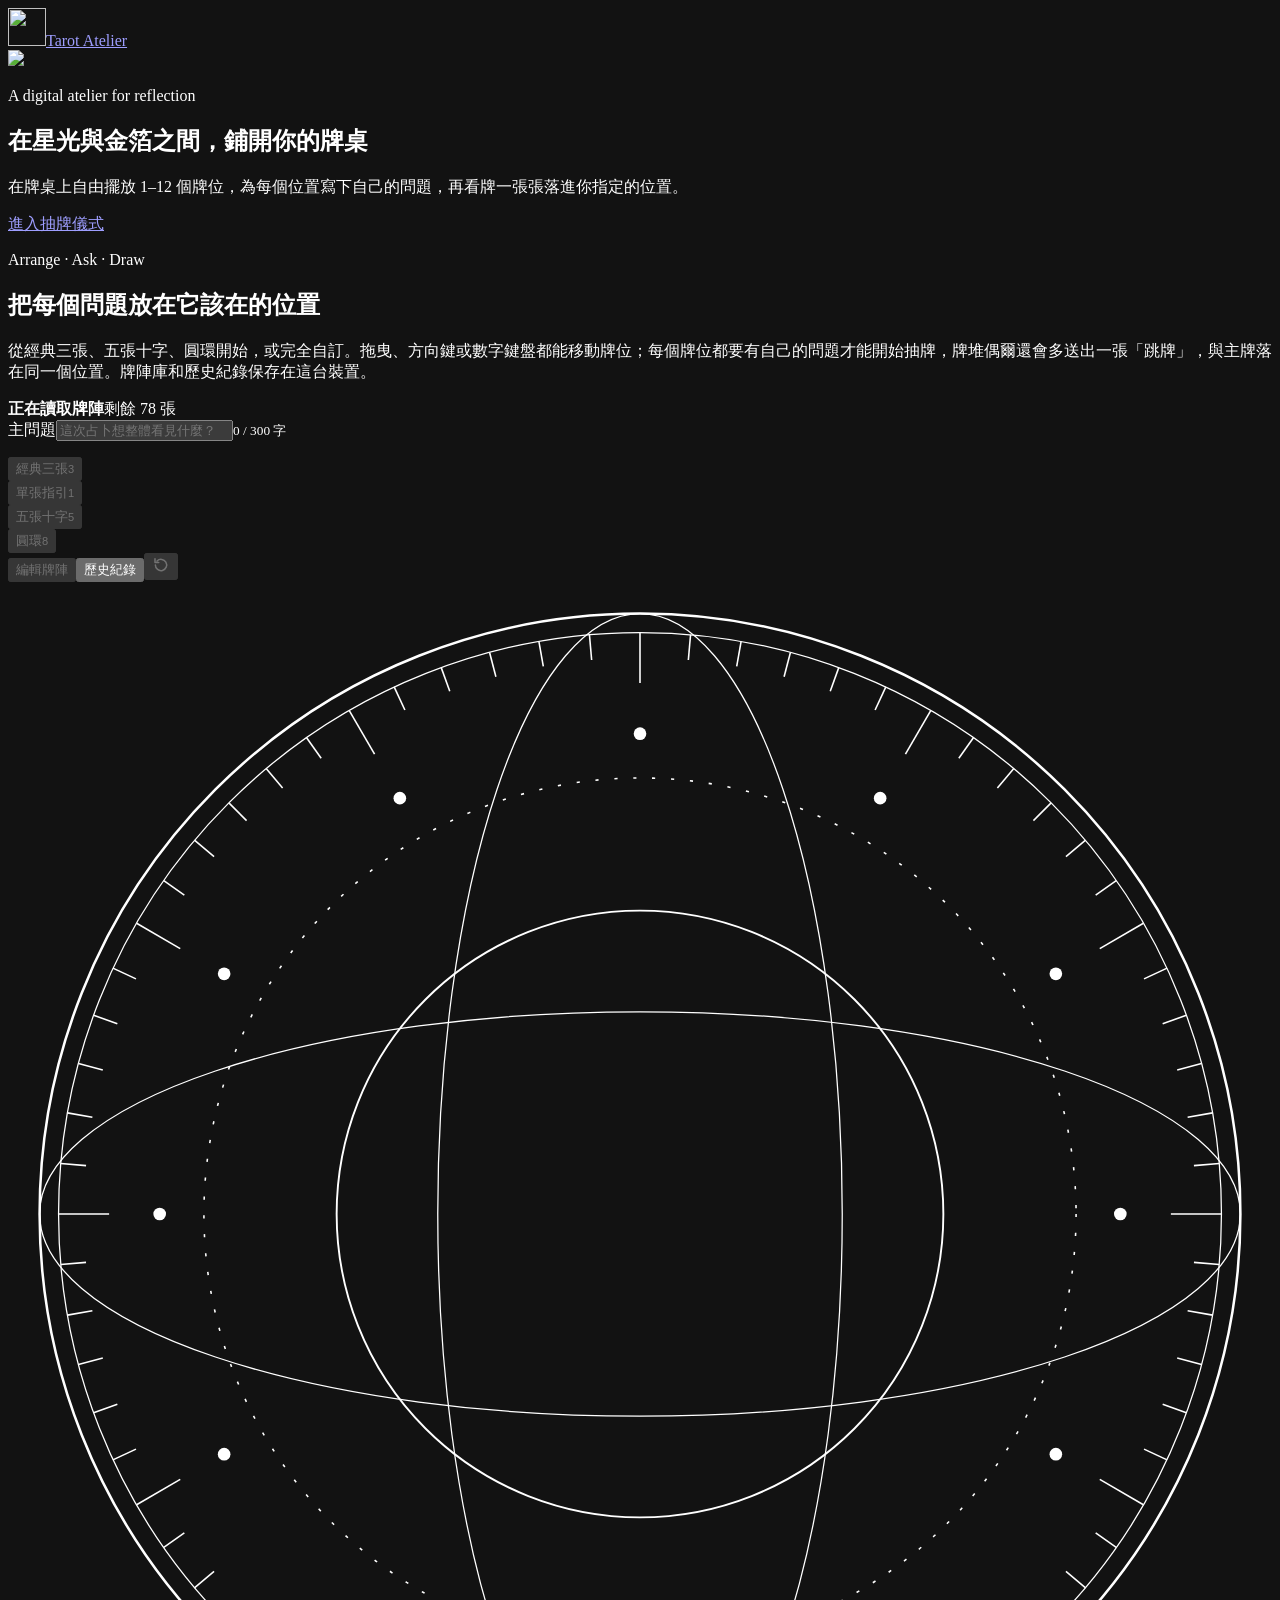
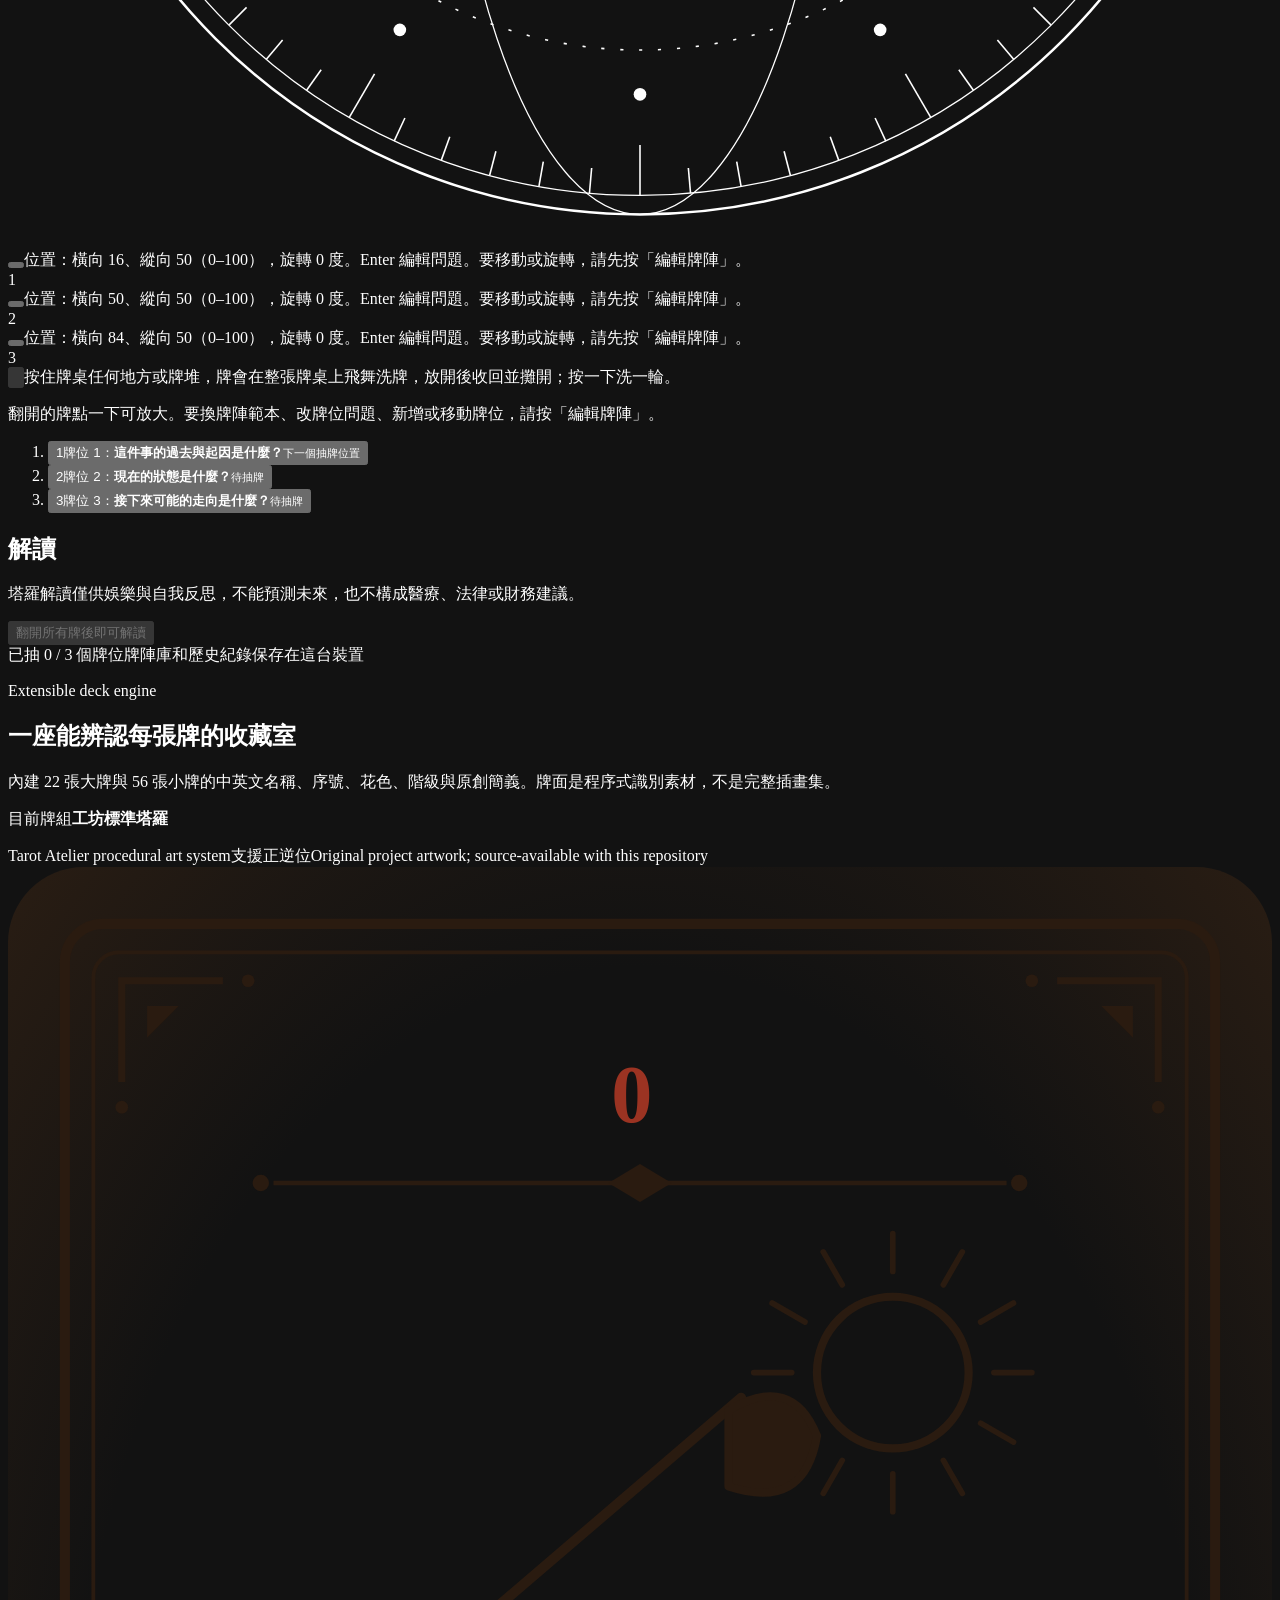
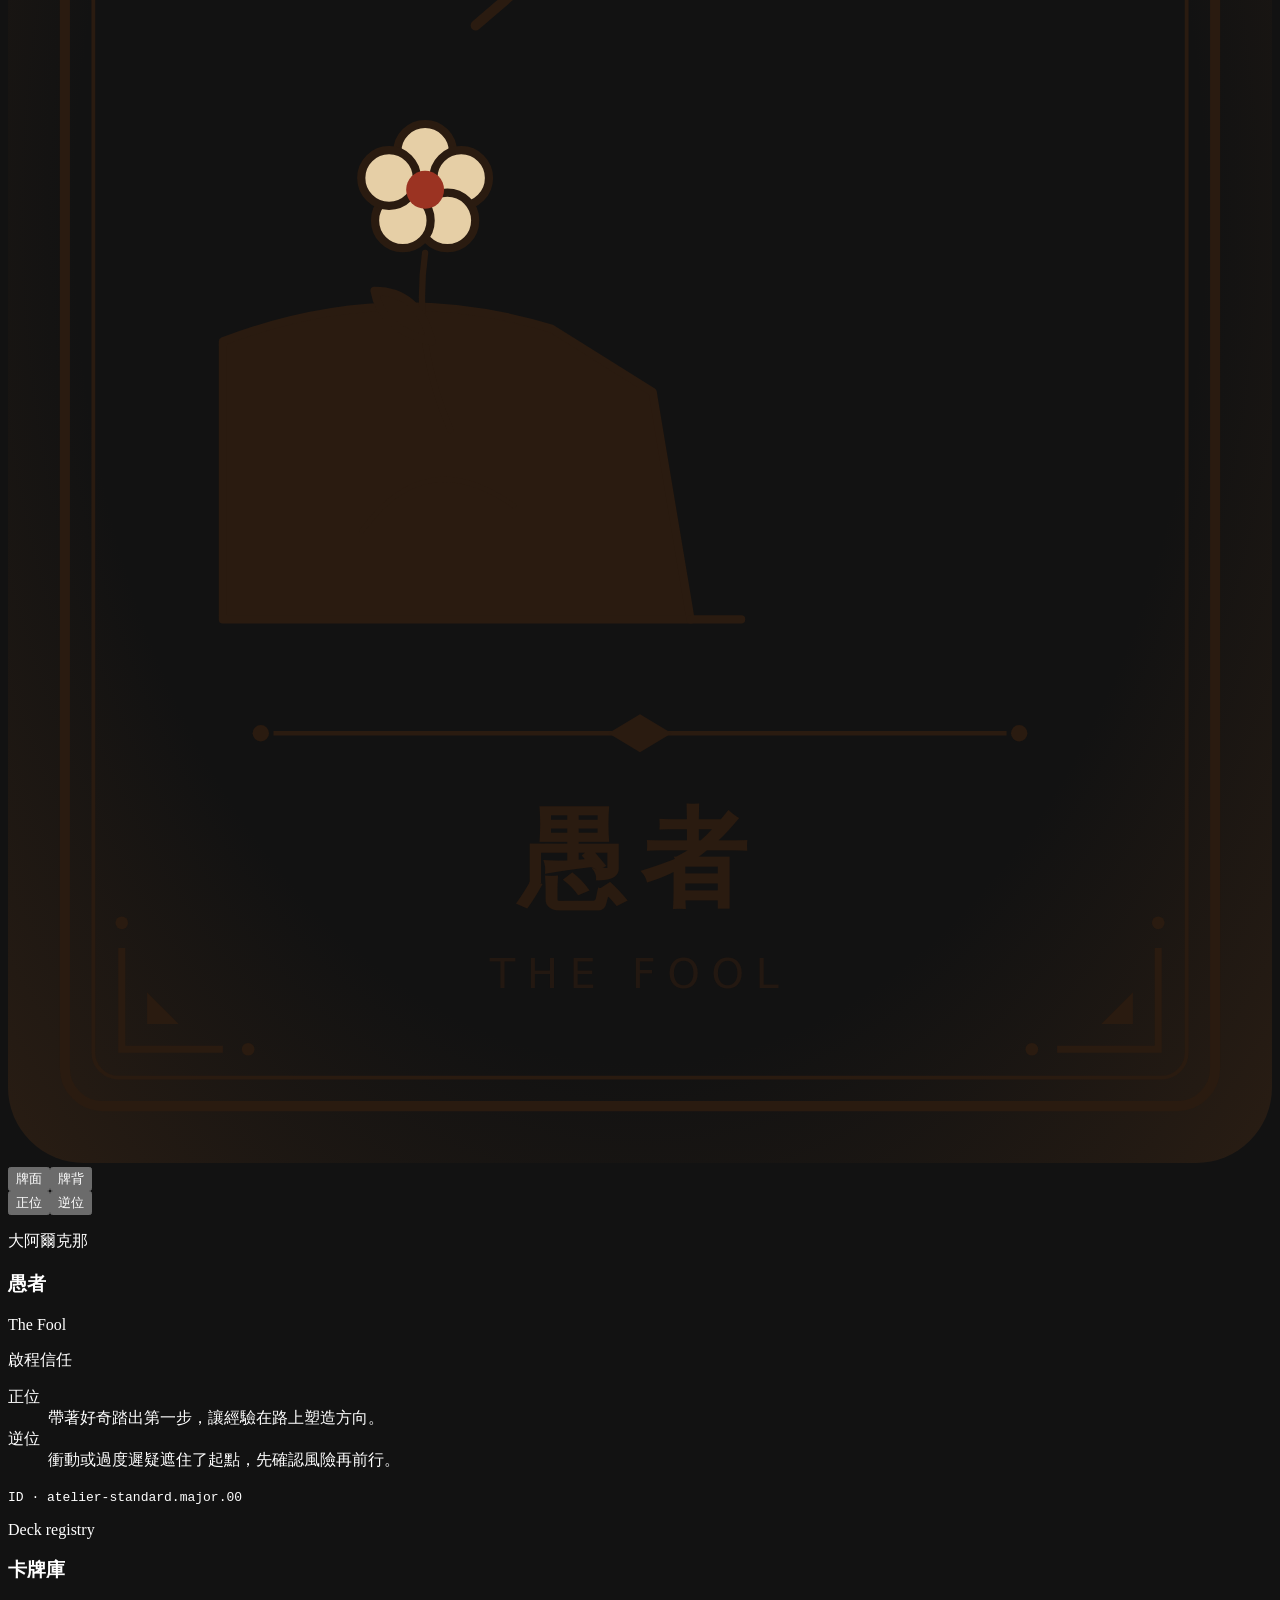
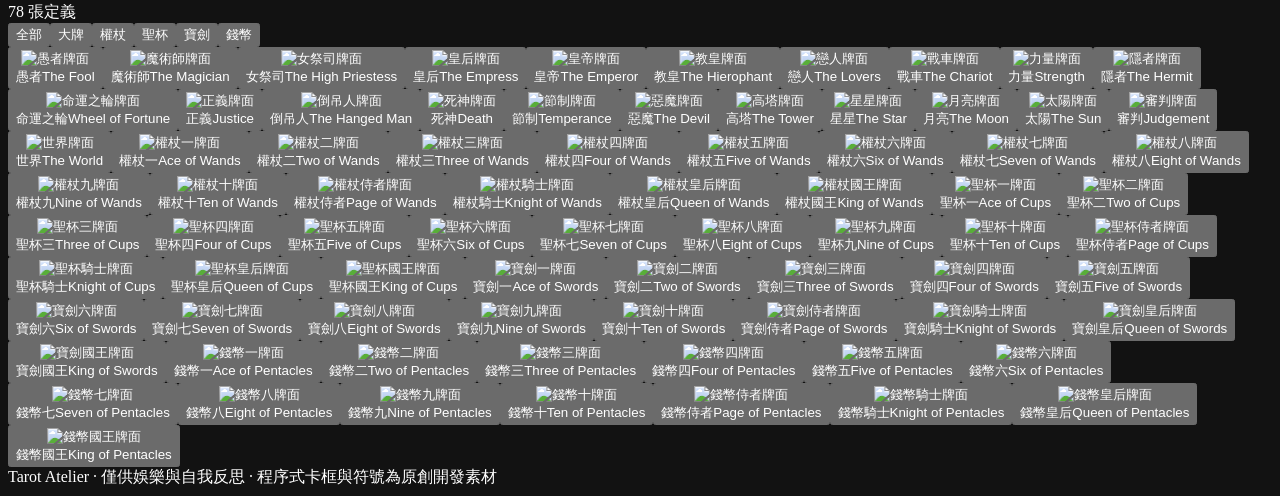
==== site/tarot/index.html @ c768ee1a "deploy: tarot 229bb79 Source: 3pwei/tarot-atelier@229bb79 (#34)  Co-Authored-By: Claude Opus 5.5 <no" ====
<!DOCTYPE html><html lang="zh-Hant"><head><meta charSet="utf-8"/><meta name="viewport" content="width=device-width, initial-scale=1"/><link rel="preload" as="image" href="/tarot/brand/tarot-atelier-mark.svg"/><link rel="preload" as="image" href="/tarot/decks/atelier-standard-tarot/thumbnails/back.webp"/><link rel="stylesheet" href="/tarot/_next/static/chunks/3is0rfkdgqzek.css" data-precedence="next"/><link rel="preload" as="script" fetchPriority="low" href="/tarot/_next/static/chunks/08i_60h0cb_rm.js"/><script src="/tarot/_next/static/chunks/2cy-_doxudcoi.js" async=""></script><script src="/tarot/_next/static/chunks/3swhg-vlbwe0g.js" async=""></script><script src="/tarot/_next/static/chunks/turbopack-42sof33__lo8e.js" async=""></script><script src="/tarot/_next/static/chunks/3xzs6uuxheey7.js" async=""></script><script src="/tarot/_next/static/chunks/21h_obe1r6fda.js" async=""></script><script src="/tarot/_next/static/chunks/04gy4my_x5zct.js" async=""></script><meta name="theme-color" content="#080914"/><meta name="color-scheme" content="dark"/><title>Tarot Atelier｜塔羅工坊</title><meta name="description" content="一座為自由牌陣與沉浸式解牌而生的數位塔羅工坊。"/><script src="/tarot/_next/static/chunks/0cz1d0mv5g_q7.js" noModule=""></script></head><body style="--stardust-background:url(&quot;/tarot/art/stardust-field.svg&quot;)"><div hidden=""><!--$--><!--/$--></div><div class="site-shell"><div class="page-glow" aria-hidden="true"></div><header class="site-header content-wrap"><a class="brand" href="#top" aria-label="Tarot Atelier 首頁"><img alt="" loading="eager" width="38" height="38" decoding="async" data-nimg="1" style="color:transparent" src="/tarot/brand/tarot-atelier-mark.svg"/><span class="brand-name">Tarot Atelier</span></a></header><main id="top"><section class="hero content-wrap" aria-labelledby="hero-title"><div class="hero-copy"><img alt="Tarot Atelier 原創占位標誌" data-reveal="true" width="136" height="136" decoding="async" data-nimg="1" class="hero-logo" style="color:transparent" src="/tarot/brand/tarot-atelier-mark.svg"/><p class="eyebrow" data-reveal="true">A digital atelier for reflection</p><h1 id="hero-title" data-reveal="true">在星光與金箔之間，<span class="gold-text">鋪開你的牌桌</span></h1><p class="hero-intro" data-reveal="true">在牌桌上自由擺放 1–12 個牌位，為每個位置寫下自己的問題，再看牌一張張落進你指定的位置。</p><a class="primary-link" href="#draw-experience" data-reveal="true">進入抽牌儀式</a></div></section><section id="draw-experience" class="table-section content-wrap" aria-labelledby="draw-experience-title"><div class="section-heading"><p class="eyebrow">Arrange · Ask · Draw</p><h2 id="draw-experience-title">把每個問題放在它該在的位置</h2><p>從經典三張、五張十字、圓環開始，或完全自訂。拖曳、方向鍵或數字鍵盤都能移動牌位；每個牌位都要有自己的問題才能開始抽牌，牌堆偶爾還會多送出一張「跳牌」，與主牌落在同一個位置。牌陣庫和歷史紀錄保存在這台裝置。</p></div><div class="draw-experience" data-phase="idle" data-motion="animated" style="--gather-duration:1170ms;--settle-land-duration:750ms;--heap-drop-duration:420ms;--wheel-rise-duration:460ms;--table-zoom-duration:700ms;--flight-duration:900ms;--jumper-delay:420ms" data-all-revealed="true" data-table-mode="play" aria-busy="true"><div class="draw-table"><div class="draw-table__bar"><div class="draw-status"><span class="draw-status__light" aria-hidden="true"></span><strong aria-live="polite">正在讀取牌陣</strong><span>剩餘 <!-- -->78<!-- --> 張</span></div><div class="draw-table__question"><label class="field spread-main-question" for="_R_h6javb_"><span>主問題</span><input id="_R_h6javb_" type="text" required="" placeholder="這次占卜想整體看見什麼？" aria-describedby="_R_h6javb_-count" value=""/><small id="_R_h6javb_-count">0<!-- --> / <!-- -->300<!-- --> 字</small></label></div></div><p class="spread-notice" role="status"></p><div class="spread-setup"><section class="template-shelf" aria-label="選擇牌陣"><div class="template-shelf__list"><div class="template-chip" data-active="true"><button type="button" class="template-chip__apply" aria-pressed="true" disabled="" title="3 個牌位">經典三張<small aria-hidden="true">3</small></button></div><div class="template-chip"><button type="button" class="template-chip__apply" aria-pressed="false" disabled="" title="1 個牌位">單張指引<small aria-hidden="true">1</small></button></div><div class="template-chip"><button type="button" class="template-chip__apply" aria-pressed="false" disabled="" title="5 個牌位">五張十字<small aria-hidden="true">5</small></button></div><div class="template-chip"><button type="button" class="template-chip__apply" aria-pressed="false" disabled="" title="8 個牌位">圓環<small aria-hidden="true">8</small></button></div></div></section><div class="spread-toolbar"><div class="spread-toolbar__row"><button type="button" class="ghost-action ghost-action--gold spread-toolbar__arrange" aria-pressed="false" disabled="">編輯牌陣</button><button type="button" class="ghost-action ghost-action--gold spread-toolbar__history">歷史紀錄</button><button type="button" class="icon-action spread-toolbar__restart" aria-label="清除本次牌陣" title="清除本次牌陣" disabled=""><svg viewBox="0 0 24 24" width="18" height="18" aria-hidden="true" focusable="false"><path d="M4.5 12a7.5 7.5 0 1 0 2.2-5.3" fill="none" stroke="currentColor" stroke-width="2" stroke-linecap="round"></path><path d="M4 3.5v5h5" fill="none" stroke="currentColor" stroke-width="2" stroke-linecap="round" stroke-linejoin="round"></path></svg></button></div></div></div><div class="draw-table__stage spread-stage"><div class="spread-board"><div class="spread-board__canvas" style="transform:translate(0px, 0px) scale(1);--slot-w:21cqw;--field-margin:1.4cqw"><div class="spread-board__table" style="--table-zoom:0.7"><svg class="table-ornament" viewBox="0 0 400 400" aria-hidden="true" focusable="false"><g fill="none" stroke="currentColor"><circle cx="200" cy="200" r="190" stroke-width="0.8"></circle><circle cx="200" cy="200" r="184" stroke-width="0.4"></circle><circle cx="200" cy="200" r="138" stroke-width="0.5" stroke-dasharray="1 5"></circle><circle cx="200" cy="200" r="96" stroke-width="0.6"></circle><ellipse cx="200" cy="200" rx="190" ry="64" stroke-width="0.4"></ellipse><ellipse cx="200" cy="200" rx="64" ry="190" stroke-width="0.4"></ellipse><line x1="368.0" y1="200.0" x2="384.0" y2="200.0" stroke-width="0.5"></line><line x1="375.3" y1="215.3" x2="383.3" y2="216.0" stroke-width="0.5"></line><line x1="373.3" y1="230.6" x2="381.2" y2="232.0" stroke-width="0.5"></line><line x1="370.0" y1="245.6" x2="377.7" y2="247.6" stroke-width="0.5"></line><line x1="365.4" y1="260.2" x2="372.9" y2="262.9" stroke-width="0.5"></line><line x1="359.5" y1="274.4" x2="366.8" y2="277.8" stroke-width="0.5"></line><line x1="345.5" y1="284.0" x2="359.3" y2="292.0" stroke-width="0.5"></line><line x1="344.2" y1="300.9" x2="350.7" y2="305.5" stroke-width="0.5"></line><line x1="334.8" y1="313.1" x2="341.0" y2="318.3" stroke-width="0.5"></line><line x1="324.5" y1="324.5" x2="330.1" y2="330.1" stroke-width="0.5"></line><line x1="313.1" y1="334.8" x2="318.3" y2="341.0" stroke-width="0.5"></line><line x1="300.9" y1="344.2" x2="305.5" y2="350.7" stroke-width="0.5"></line><line x1="284.0" y1="345.5" x2="292.0" y2="359.3" stroke-width="0.5"></line><line x1="274.4" y1="359.5" x2="277.8" y2="366.8" stroke-width="0.5"></line><line x1="260.2" y1="365.4" x2="262.9" y2="372.9" stroke-width="0.5"></line><line x1="245.6" y1="370.0" x2="247.6" y2="377.7" stroke-width="0.5"></line><line x1="230.6" y1="373.3" x2="232.0" y2="381.2" stroke-width="0.5"></line><line x1="215.3" y1="375.3" x2="216.0" y2="383.3" stroke-width="0.5"></line><line x1="200.0" y1="368.0" x2="200.0" y2="384.0" stroke-width="0.5"></line><line x1="184.7" y1="375.3" x2="184.0" y2="383.3" stroke-width="0.5"></line><line x1="169.4" y1="373.3" x2="168.0" y2="381.2" stroke-width="0.5"></line><line x1="154.4" y1="370.0" x2="152.4" y2="377.7" stroke-width="0.5"></line><line x1="139.8" y1="365.4" x2="137.1" y2="372.9" stroke-width="0.5"></line><line x1="125.6" y1="359.5" x2="122.2" y2="366.8" stroke-width="0.5"></line><line x1="116.0" y1="345.5" x2="108.0" y2="359.3" stroke-width="0.5"></line><line x1="99.1" y1="344.2" x2="94.5" y2="350.7" stroke-width="0.5"></line><line x1="86.9" y1="334.8" x2="81.7" y2="341.0" stroke-width="0.5"></line><line x1="75.5" y1="324.5" x2="69.9" y2="330.1" stroke-width="0.5"></line><line x1="65.2" y1="313.1" x2="59.0" y2="318.3" stroke-width="0.5"></line><line x1="55.8" y1="300.9" x2="49.3" y2="305.5" stroke-width="0.5"></line><line x1="54.5" y1="284.0" x2="40.7" y2="292.0" stroke-width="0.5"></line><line x1="40.5" y1="274.4" x2="33.2" y2="277.8" stroke-width="0.5"></line><line x1="34.6" y1="260.2" x2="27.1" y2="262.9" stroke-width="0.5"></line><line x1="30.0" y1="245.6" x2="22.3" y2="247.6" stroke-width="0.5"></line><line x1="26.7" y1="230.6" x2="18.8" y2="232.0" stroke-width="0.5"></line><line x1="24.7" y1="215.3" x2="16.7" y2="216.0" stroke-width="0.5"></line><line x1="32.0" y1="200.0" x2="16.0" y2="200.0" stroke-width="0.5"></line><line x1="24.7" y1="184.7" x2="16.7" y2="184.0" stroke-width="0.5"></line><line x1="26.7" y1="169.4" x2="18.8" y2="168.0" stroke-width="0.5"></line><line x1="30.0" y1="154.4" x2="22.3" y2="152.4" stroke-width="0.5"></line><line x1="34.6" y1="139.8" x2="27.1" y2="137.1" stroke-width="0.5"></line><line x1="40.5" y1="125.6" x2="33.2" y2="122.2" stroke-width="0.5"></line><line x1="54.5" y1="116.0" x2="40.7" y2="108.0" stroke-width="0.5"></line><line x1="55.8" y1="99.1" x2="49.3" y2="94.5" stroke-width="0.5"></line><line x1="65.2" y1="86.9" x2="59.0" y2="81.7" stroke-width="0.5"></line><line x1="75.5" y1="75.5" x2="69.9" y2="69.9" stroke-width="0.5"></line><line x1="86.9" y1="65.2" x2="81.7" y2="59.0" stroke-width="0.5"></line><line x1="99.1" y1="55.8" x2="94.5" y2="49.3" stroke-width="0.5"></line><line x1="116.0" y1="54.5" x2="108.0" y2="40.7" stroke-width="0.5"></line><line x1="125.6" y1="40.5" x2="122.2" y2="33.2" stroke-width="0.5"></line><line x1="139.8" y1="34.6" x2="137.1" y2="27.1" stroke-width="0.5"></line><line x1="154.4" y1="30.0" x2="152.4" y2="22.3" stroke-width="0.5"></line><line x1="169.4" y1="26.7" x2="168.0" y2="18.8" stroke-width="0.5"></line><line x1="184.7" y1="24.7" x2="184.0" y2="16.7" stroke-width="0.5"></line><line x1="200.0" y1="32.0" x2="200.0" y2="16.0" stroke-width="0.5"></line><line x1="215.3" y1="24.7" x2="216.0" y2="16.7" stroke-width="0.5"></line><line x1="230.6" y1="26.7" x2="232.0" y2="18.8" stroke-width="0.5"></line><line x1="245.6" y1="30.0" x2="247.6" y2="22.3" stroke-width="0.5"></line><line x1="260.2" y1="34.6" x2="262.9" y2="27.1" stroke-width="0.5"></line><line x1="274.4" y1="40.5" x2="277.8" y2="33.2" stroke-width="0.5"></line><line x1="284.0" y1="54.5" x2="292.0" y2="40.7" stroke-width="0.5"></line><line x1="300.9" y1="55.8" x2="305.5" y2="49.3" stroke-width="0.5"></line><line x1="313.1" y1="65.2" x2="318.3" y2="59.0" stroke-width="0.5"></line><line x1="324.5" y1="75.5" x2="330.1" y2="69.9" stroke-width="0.5"></line><line x1="334.8" y1="86.9" x2="341.0" y2="81.7" stroke-width="0.5"></line><line x1="344.2" y1="99.1" x2="350.7" y2="94.5" stroke-width="0.5"></line><line x1="345.5" y1="116.0" x2="359.3" y2="108.0" stroke-width="0.5"></line><line x1="359.5" y1="125.6" x2="366.8" y2="122.2" stroke-width="0.5"></line><line x1="365.4" y1="139.8" x2="372.9" y2="137.1" stroke-width="0.5"></line><line x1="370.0" y1="154.4" x2="377.7" y2="152.4" stroke-width="0.5"></line><line x1="373.3" y1="169.4" x2="381.2" y2="168.0" stroke-width="0.5"></line><line x1="375.3" y1="184.7" x2="383.3" y2="184.0" stroke-width="0.5"></line></g><g fill="currentColor"><circle cx="200.0" cy="48.0" r="2"></circle><circle cx="276.0" cy="68.4" r="2"></circle><circle cx="331.6" cy="124.0" r="2"></circle><circle cx="352.0" cy="200.0" r="2"></circle><circle cx="331.6" cy="276.0" r="2"></circle><circle cx="276.0" cy="331.6" r="2"></circle><circle cx="200.0" cy="352.0" r="2"></circle><circle cx="124.0" cy="331.6" r="2"></circle><circle cx="68.4" cy="276.0" r="2"></circle><circle cx="48.0" cy="200.0" r="2"></circle><circle cx="68.4" cy="124.0" r="2"></circle><circle cx="124.0" cy="68.4" r="2"></circle></g></svg><div class="spread-board__field"><div class="spread-slot" style="--x:0.16;--y:0.5;--rot:0deg" data-slot="hydrating-2" data-index="1" title="這件事的過去與起因是什麼？"><button type="button" class="spread-slot__handle" aria-pressed="false" aria-describedby="_R_pc6javb_" aria-label="牌位 1：這件事的過去與起因是什麼？"></button><span id="_R_pc6javb_" class="sr-only">位置：橫向 16、縱向 50（0–100），旋轉 0 度。<!-- -->Enter 編輯問題。要移動或旋轉，請先按「編輯牌陣」。</span><div class="spread-slot__frame" aria-hidden="true"><span class="spread-slot__number">1</span></div></div><div class="spread-slot" style="--x:0.5;--y:0.5;--rot:0deg" data-slot="hydrating-3" data-index="2" title="現在的狀態是什麼？"><button type="button" class="spread-slot__handle" aria-pressed="false" aria-describedby="_R_19c6javb_" aria-label="牌位 2：現在的狀態是什麼？"></button><span id="_R_19c6javb_" class="sr-only">位置：橫向 50、縱向 50（0–100），旋轉 0 度。<!-- -->Enter 編輯問題。要移動或旋轉，請先按「編輯牌陣」。</span><div class="spread-slot__frame" aria-hidden="true"><span class="spread-slot__number">2</span></div></div><div class="spread-slot" style="--x:0.84;--y:0.5;--rot:0deg" data-slot="hydrating-4" data-index="3" title="接下來可能的走向是什麼？"><button type="button" class="spread-slot__handle" aria-pressed="false" aria-describedby="_R_1pc6javb_" aria-label="牌位 3：接下來可能的走向是什麼？"></button><span id="_R_1pc6javb_" class="sr-only">位置：橫向 84、縱向 50（0–100），旋轉 0 度。<!-- -->Enter 編輯問題。要移動或旋轉，請先按「編輯牌陣」。</span><div class="spread-slot__frame" aria-hidden="true"><span class="spread-slot__number">3</span></div></div></div></div></div><div class="table-deck" style="--table-pile-x:50;--table-pile-y:48;--slot-w:14.7cqw;--vortex-ritual:900ms;--vortex-lift-span:1500ms"><div class="table-deck__pack"><div class="deck-stack"><button type="button" class="deck-stack__pile" disabled="" aria-label="牌堆：正在讀取牌陣" aria-describedby="_R_1k6javb_" style="--slices:14"><span class="deck-stack__slice" style="--slice:1" aria-hidden="true"></span><span class="deck-stack__slice" style="--slice:2" aria-hidden="true"></span><span class="deck-stack__slice" style="--slice:3" aria-hidden="true"></span><span class="deck-stack__slice" style="--slice:4" aria-hidden="true"></span><span class="deck-stack__slice" style="--slice:5" aria-hidden="true"></span><span class="deck-stack__slice" style="--slice:6" aria-hidden="true"></span><span class="deck-stack__slice" style="--slice:7" aria-hidden="true"></span><span class="deck-stack__slice" style="--slice:8" aria-hidden="true"></span><span class="deck-stack__slice" style="--slice:9" aria-hidden="true"></span><span class="deck-stack__slice" style="--slice:10" aria-hidden="true"></span><span class="deck-stack__slice" style="--slice:11" aria-hidden="true"></span><span class="deck-stack__slice" style="--slice:12" aria-hidden="true"></span><span class="deck-stack__slice" style="--slice:13" aria-hidden="true"></span><span class="deck-stack__slice" style="--slice:14" aria-hidden="true"></span><span class="deck-stack__card" data-deck-top="true" aria-hidden="true"><img class="deck-stack__back" src="/tarot/decks/atelier-standard-tarot/thumbnails/back.webp" alt="" draggable="false"/></span></button><span id="_R_1k6javb_" class="sr-only">按住牌桌任何地方或牌堆，牌會在整張牌桌上飛舞洗牌，放開後收回並攤開；按一下洗一輪。</span></div></div></div></div></div><div class="spread-details"><p class="spread-details__hint">翻開的牌點一下可放大。要換牌陣範本、改牌位問題、新增或移動牌位，請按「編輯牌陣」。</p><ol class="position-list" aria-label="牌位與問題"><li><button type="button" class="position-list__item" data-next="true"><span class="position-list__number" aria-hidden="true">1</span><span class="position-list__body"><span class="sr-only">牌位 <!-- -->1<!-- -->：</span><strong>這件事的過去與起因是什麼？</strong><small>下一個抽牌位置</small></span></button></li><li><button type="button" class="position-list__item"><span class="position-list__number" aria-hidden="true">2</span><span class="position-list__body"><span class="sr-only">牌位 <!-- -->2<!-- -->：</span><strong>現在的狀態是什麼？</strong><small>待抽牌</small></span></button></li><li><button type="button" class="position-list__item"><span class="position-list__number" aria-hidden="true">3</span><span class="position-list__body"><span class="sr-only">牌位 <!-- -->3<!-- -->：</span><strong>接下來可能的走向是什麼？</strong><small>待抽牌</small></span></button></li></ol></div><section class="reading-panel" aria-labelledby="_R_66javb_"><header class="reading-panel__head"><h2 id="_R_66javb_">解讀</h2></header><p class="reading-disclaimer">塔羅解讀僅供娛樂與自我反思，不能預測未來，也不構成醫療、法律或財務建議。</p><button type="button" class="reading-generate" disabled="">翻開所有牌後即可解讀</button></section><div class="draw-table__foot"><span>已抽 <!-- -->0<!-- --> / <!-- -->3<!-- --> 個牌位</span><span>牌陣庫和歷史紀錄保存在這台裝置</span></div></div></div></section><section id="deck-library" class="table-section content-wrap" aria-labelledby="deck-library-title"><div class="section-heading"><p class="eyebrow">Extensible deck engine</p><h2 id="deck-library-title">一座能辨認每張牌的收藏室</h2><p>內建 22 張大牌與 56 張小牌的中英文名稱、序號、花色、階級與原創簡義。牌面是程序式識別素材，不是完整插畫集。</p></div><div class="deck-library"><div class="deck-toolbar"><p class="deck-select-label"><span>目前牌組</span><strong>工坊標準塔羅</strong></p><div class="deck-meta" aria-live="polite"><span>Tarot Atelier procedural art system</span><span>支援正逆位</span><span>Original project artwork; source-available with this repository</span></div></div><div class="deck-library__layout"><aside class="card-inspector" aria-label="單卡檢視"><div class="card-inspector__visual"><div class="card-artwork   card-artwork--kraft" data-artwork-state="ready"><svg class="procedural-svg procedural-svg--face" viewBox="0 0 200 300" xmlns="http://www.w3.org/2000/svg" role="img" aria-label="愚者程序式牌面"><defs><radialGradient id="kraft-edge-_R_2qravb_" cx="0.5" cy="0.5" r="0.72"><stop offset="0.62" stop-color="#5a3416" stop-opacity="0"></stop><stop offset="1" stop-color="#5a3416" stop-opacity="0.34"></stop></radialGradient></defs><rect width="200" height="300" rx="12" fill="url(#kraft-edge-_R_2qravb_)"></rect><rect x="9" y="9" width="182" height="282" rx="6" fill="none" stroke="#2a1b10" stroke-width="1.6"></rect><rect x="13.5" y="13.5" width="173" height="273" rx="4" fill="none" stroke="#2a1b10" stroke-width="0.6"></rect><g fill="#2a1b10" stroke="#2a1b10"><path d="M18 34 V18 H34" fill="none" stroke-width="1.1"></path><path d="M22 22 l5 0 l-5 5 z" stroke="none"></path><circle cx="18" cy="38" r="1" stroke="none"></circle><circle cx="38" cy="18" r="1" stroke="none"></circle></g><g transform="translate(200 0) scale(-1 1)" fill="#2a1b10" stroke="#2a1b10"><path d="M18 34 V18 H34" fill="none" stroke-width="1.1"></path><path d="M22 22 l5 0 l-5 5 z" stroke="none"></path><circle cx="18" cy="38" r="1" stroke="none"></circle><circle cx="38" cy="18" r="1" stroke="none"></circle></g><g transform="translate(0 300) scale(1 -1)" fill="#2a1b10" stroke="#2a1b10"><path d="M18 34 V18 H34" fill="none" stroke-width="1.1"></path><path d="M22 22 l5 0 l-5 5 z" stroke="none"></path><circle cx="18" cy="38" r="1" stroke="none"></circle><circle cx="38" cy="18" r="1" stroke="none"></circle></g><g transform="translate(200 300) scale(-1 -1)" fill="#2a1b10" stroke="#2a1b10"><path d="M18 34 V18 H34" fill="none" stroke-width="1.1"></path><path d="M22 22 l5 0 l-5 5 z" stroke="none"></path><circle cx="18" cy="38" r="1" stroke="none"></circle><circle cx="38" cy="18" r="1" stroke="none"></circle></g><text x="100" y="36" text-anchor="middle" dominant-baseline="central" fill="#9b3322" font-size="13" font-weight="700" letter-spacing="2.6" font-family="&#x27;Iowan Old Style&#x27;, &#x27;Palatino Linotype&#x27;, &#x27;Noto Serif TC&#x27;, serif">0</text><g fill="#2a1b10" stroke="#2a1b10"><line x1="42" y1="50" x2="158" y2="50" stroke-width="0.7"></line><path d="M95 50 L100 47 L105 50 L100 53 Z" stroke="none"></path><circle cx="40" cy="50" r="1.3" stroke="none"></circle><circle cx="160" cy="50" r="1.3" stroke="none"></circle></g><g class="major-art" fill="none" stroke="#2a1b10" stroke-width="1.3" stroke-linecap="round" stroke-linejoin="round" data-major-art="0"><g><circle cx="140" cy="80" r="12"></circle><g stroke-width="0.9"><line x1="156.0" y1="80.0" x2="162.0" y2="80.0"></line><line x1="153.9" y1="88.0" x2="159.1" y2="91.0"></line><line x1="148.0" y1="93.9" x2="151.0" y2="99.1"></line><line x1="140.0" y1="96.0" x2="140.0" y2="102.0"></line><line x1="132.0" y1="93.9" x2="129.0" y2="99.1"></line><line x1="126.1" y1="88.0" x2="120.9" y2="91.0"></line><line x1="124.0" y1="80.0" x2="118.0" y2="80.0"></line><line x1="126.1" y1="72.0" x2="120.9" y2="69.0"></line><line x1="132.0" y1="66.1" x2="129.0" y2="60.9"></line><line x1="140.0" y1="64.0" x2="140.0" y2="58.0"></line><line x1="148.0" y1="66.1" x2="151.0" y2="60.9"></line><line x1="153.9" y1="72.0" x2="159.1" y2="69.0"></line></g><path d="M34 214 L34 170 Q60 160 86 168 L102 178 L108 214 Z" fill="#2a1b10"></path><path d="M108 214 L116 214"></path><line x1="74" y1="120" x2="116" y2="84" stroke-width="1.6"></line><path d="M114 86 q10 -6 14 4 q-2 12 -14 8 z" fill="#2a1b10"></path><circle cx="66" cy="140" r="4.4" fill="#e6cfa6"></circle><circle cx="71.70633909777092" cy="144.1458980337503" r="4.4" fill="#e6cfa6"></circle><circle cx="69.52671151375483" cy="150.8541019662497" r="4.4" fill="#e6cfa6"></circle><circle cx="62.47328848624516" cy="150.8541019662497" r="4.4" fill="#e6cfa6"></circle><circle cx="60.29366090222908" cy="144.1458980337503" r="4.4" fill="#e6cfa6"></circle><circle cx="66" cy="146" r="3" fill="#9b3322" stroke="none"></circle><path d="M66 156 Q64 170 70 184" stroke-width="1"></path><path d="M67 170 q-8 -2 -9 -8 q7 0 9 8 z" fill="#2a1b10"></path><path d="M56 200 q10 -14 24 -4" stroke-width="0.8"></path></g></g><g fill="#2a1b10" stroke="#2a1b10"><line x1="42" y1="232" x2="158" y2="232" stroke-width="0.7"></line><path d="M95 232 L100 229 L105 232 L100 235 Z" stroke="none"></path><circle cx="40" cy="232" r="1.3" stroke="none"></circle><circle cx="160" cy="232" r="1.3" stroke="none"></circle></g><text x="100" y="252" text-anchor="middle" dominant-baseline="central" fill="#2a1b10" font-size="17" font-weight="600" letter-spacing="2.4" font-family="&#x27;Iowan Old Style&#x27;, &#x27;Palatino Linotype&#x27;, &#x27;Noto Serif TC&#x27;, serif">愚者</text><text x="100" y="270" text-anchor="middle" dominant-baseline="central" fill="#2a1b10" fill-opacity="0.72" font-size="6.6" letter-spacing="1.8" font-family="system-ui, sans-serif">THE FOOL</text></svg></div></div><div class="segmented-control" aria-label="牌面或牌背"><button type="button" aria-pressed="true">牌面</button><button type="button" aria-pressed="false">牌背</button></div><div class="segmented-control" aria-label="卡牌方向"><button type="button" aria-pressed="true">正位</button><button type="button" aria-pressed="false">逆位</button></div><div class="card-inspector__copy"><p class="card-kicker">大阿爾克那</p><h3>愚者</h3><p class="card-english">The Fool</p><div class="keyword-list" aria-label="關鍵字"><span>啟程</span><span>信任</span></div><dl class="meaning-list"><div><dt>正位</dt><dd>帶著好奇踏出第一步，讓經驗在路上塑造方向。</dd></div><div class=""><dt>逆位</dt><dd>衝動或過度遲疑遮住了起點，先確認風險再前行。</dd></div></dl><code class="stable-id">ID · <!-- -->atelier-standard.major.00</code></div></aside><section class="card-catalog" aria-labelledby="catalog-title"><div class="card-catalog__header"><div><p class="eyebrow">Deck registry</p><h3 id="catalog-title">卡牌庫</h3></div><span>78<!-- --> 張定義</span></div><div class="filter-bar" aria-label="卡牌分類"><button type="button" aria-pressed="true">全部</button><button type="button" aria-pressed="false">大牌</button><button type="button" aria-pressed="false">權杖</button><button type="button" aria-pressed="false">聖杯</button><button type="button" aria-pressed="false">寶劍</button><button type="button" aria-pressed="false">錢幣</button></div><div class="card-grid"><button class="catalog-card" data-testid="catalog-card" type="button" data-card-id="atelier-standard.major.00" aria-pressed="true"><div class="card-artwork card-artwork--compact card-artwork--thumbnail "><img class="card-artwork__image" src="/tarot/decks/atelier-standard-tarot/thumbnails/atelier-standard.major.00.webp" alt="愚者牌面" width="352" height="530" loading="lazy" decoding="async"/></div><span class="catalog-card__name">愚者</span><span class="catalog-card__english">The Fool</span></button><button class="catalog-card" data-testid="catalog-card" type="button" data-card-id="atelier-standard.major.01" aria-pressed="false"><div class="card-artwork card-artwork--compact card-artwork--thumbnail "><img class="card-artwork__image" src="/tarot/decks/atelier-standard-tarot/thumbnails/atelier-standard.major.01.webp" alt="魔術師牌面" width="352" height="530" loading="lazy" decoding="async"/></div><span class="catalog-card__name">魔術師</span><span class="catalog-card__english">The Magician</span></button><button class="catalog-card" data-testid="catalog-card" type="button" data-card-id="atelier-standard.major.02" aria-pressed="false"><div class="card-artwork card-artwork--compact card-artwork--thumbnail "><img class="card-artwork__image" src="/tarot/decks/atelier-standard-tarot/thumbnails/atelier-standard.major.02.webp" alt="女祭司牌面" width="352" height="530" loading="lazy" decoding="async"/></div><span class="catalog-card__name">女祭司</span><span class="catalog-card__english">The High Priestess</span></button><button class="catalog-card" data-testid="catalog-card" type="button" data-card-id="atelier-standard.major.03" aria-pressed="false"><div class="card-artwork card-artwork--compact card-artwork--thumbnail "><img class="card-artwork__image" src="/tarot/decks/atelier-standard-tarot/thumbnails/atelier-standard.major.03.webp" alt="皇后牌面" width="352" height="530" loading="lazy" decoding="async"/></div><span class="catalog-card__name">皇后</span><span class="catalog-card__english">The Empress</span></button><button class="catalog-card" data-testid="catalog-card" type="button" data-card-id="atelier-standard.major.04" aria-pressed="false"><div class="card-artwork card-artwork--compact card-artwork--thumbnail "><img class="card-artwork__image" src="/tarot/decks/atelier-standard-tarot/thumbnails/atelier-standard.major.04.webp" alt="皇帝牌面" width="352" height="530" loading="lazy" decoding="async"/></div><span class="catalog-card__name">皇帝</span><span class="catalog-card__english">The Emperor</span></button><button class="catalog-card" data-testid="catalog-card" type="button" data-card-id="atelier-standard.major.05" aria-pressed="false"><div class="card-artwork card-artwork--compact card-artwork--thumbnail "><img class="card-artwork__image" src="/tarot/decks/atelier-standard-tarot/thumbnails/atelier-standard.major.05.webp" alt="教皇牌面" width="352" height="530" loading="lazy" decoding="async"/></div><span class="catalog-card__name">教皇</span><span class="catalog-card__english">The Hierophant</span></button><button class="catalog-card" data-testid="catalog-card" type="button" data-card-id="atelier-standard.major.06" aria-pressed="false"><div class="card-artwork card-artwork--compact card-artwork--thumbnail "><img class="card-artwork__image" src="/tarot/decks/atelier-standard-tarot/thumbnails/atelier-standard.major.06.webp" alt="戀人牌面" width="352" height="530" loading="lazy" decoding="async"/></div><span class="catalog-card__name">戀人</span><span class="catalog-card__english">The Lovers</span></button><button class="catalog-card" data-testid="catalog-card" type="button" data-card-id="atelier-standard.major.07" aria-pressed="false"><div class="card-artwork card-artwork--compact card-artwork--thumbnail "><img class="card-artwork__image" src="/tarot/decks/atelier-standard-tarot/thumbnails/atelier-standard.major.07.webp" alt="戰車牌面" width="352" height="530" loading="lazy" decoding="async"/></div><span class="catalog-card__name">戰車</span><span class="catalog-card__english">The Chariot</span></button><button class="catalog-card" data-testid="catalog-card" type="button" data-card-id="atelier-standard.major.08" aria-pressed="false"><div class="card-artwork card-artwork--compact card-artwork--thumbnail "><img class="card-artwork__image" src="/tarot/decks/atelier-standard-tarot/thumbnails/atelier-standard.major.08.webp" alt="力量牌面" width="352" height="530" loading="lazy" decoding="async"/></div><span class="catalog-card__name">力量</span><span class="catalog-card__english">Strength</span></button><button class="catalog-card" data-testid="catalog-card" type="button" data-card-id="atelier-standard.major.09" aria-pressed="false"><div class="card-artwork card-artwork--compact card-artwork--thumbnail "><img class="card-artwork__image" src="/tarot/decks/atelier-standard-tarot/thumbnails/atelier-standard.major.09.webp" alt="隱者牌面" width="352" height="530" loading="lazy" decoding="async"/></div><span class="catalog-card__name">隱者</span><span class="catalog-card__english">The Hermit</span></button><button class="catalog-card" data-testid="catalog-card" type="button" data-card-id="atelier-standard.major.10" aria-pressed="false"><div class="card-artwork card-artwork--compact card-artwork--thumbnail "><img class="card-artwork__image" src="/tarot/decks/atelier-standard-tarot/thumbnails/atelier-standard.major.10.webp" alt="命運之輪牌面" width="352" height="530" loading="lazy" decoding="async"/></div><span class="catalog-card__name">命運之輪</span><span class="catalog-card__english">Wheel of Fortune</span></button><button class="catalog-card" data-testid="catalog-card" type="button" data-card-id="atelier-standard.major.11" aria-pressed="false"><div class="card-artwork card-artwork--compact card-artwork--thumbnail "><img class="card-artwork__image" src="/tarot/decks/atelier-standard-tarot/thumbnails/atelier-standard.major.11.webp" alt="正義牌面" width="352" height="530" loading="lazy" decoding="async"/></div><span class="catalog-card__name">正義</span><span class="catalog-card__english">Justice</span></button><button class="catalog-card" data-testid="catalog-card" type="button" data-card-id="atelier-standard.major.12" aria-pressed="false"><div class="card-artwork card-artwork--compact card-artwork--thumbnail "><img class="card-artwork__image" src="/tarot/decks/atelier-standard-tarot/thumbnails/atelier-standard.major.12.webp" alt="倒吊人牌面" width="352" height="530" loading="lazy" decoding="async"/></div><span class="catalog-card__name">倒吊人</span><span class="catalog-card__english">The Hanged Man</span></button><button class="catalog-card" data-testid="catalog-card" type="button" data-card-id="atelier-standard.major.13" aria-pressed="false"><div class="card-artwork card-artwork--compact card-artwork--thumbnail "><img class="card-artwork__image" src="/tarot/decks/atelier-standard-tarot/thumbnails/atelier-standard.major.13.webp" alt="死神牌面" width="352" height="530" loading="lazy" decoding="async"/></div><span class="catalog-card__name">死神</span><span class="catalog-card__english">Death</span></button><button class="catalog-card" data-testid="catalog-card" type="button" data-card-id="atelier-standard.major.14" aria-pressed="false"><div class="card-artwork card-artwork--compact card-artwork--thumbnail "><img class="card-artwork__image" src="/tarot/decks/atelier-standard-tarot/thumbnails/atelier-standard.major.14.webp" alt="節制牌面" width="352" height="530" loading="lazy" decoding="async"/></div><span class="catalog-card__name">節制</span><span class="catalog-card__english">Temperance</span></button><button class="catalog-card" data-testid="catalog-card" type="button" data-card-id="atelier-standard.major.15" aria-pressed="false"><div class="card-artwork card-artwork--compact card-artwork--thumbnail "><img class="card-artwork__image" src="/tarot/decks/atelier-standard-tarot/thumbnails/atelier-standard.major.15.webp" alt="惡魔牌面" width="352" height="530" loading="lazy" decoding="async"/></div><span class="catalog-card__name">惡魔</span><span class="catalog-card__english">The Devil</span></button><button class="catalog-card" data-testid="catalog-card" type="button" data-card-id="atelier-standard.major.16" aria-pressed="false"><div class="card-artwork card-artwork--compact card-artwork--thumbnail "><img class="card-artwork__image" src="/tarot/decks/atelier-standard-tarot/thumbnails/atelier-standard.major.16.webp" alt="高塔牌面" width="352" height="530" loading="lazy" decoding="async"/></div><span class="catalog-card__name">高塔</span><span class="catalog-card__english">The Tower</span></button><button class="catalog-card" data-testid="catalog-card" type="button" data-card-id="atelier-standard.major.17" aria-pressed="false"><div class="card-artwork card-artwork--compact card-artwork--thumbnail "><img class="card-artwork__image" src="/tarot/decks/atelier-standard-tarot/thumbnails/atelier-standard.major.17.webp" alt="星星牌面" width="352" height="530" loading="lazy" decoding="async"/></div><span class="catalog-card__name">星星</span><span class="catalog-card__english">The Star</span></button><button class="catalog-card" data-testid="catalog-card" type="button" data-card-id="atelier-standard.major.18" aria-pressed="false"><div class="card-artwork card-artwork--compact card-artwork--thumbnail "><img class="card-artwork__image" src="/tarot/decks/atelier-standard-tarot/thumbnails/atelier-standard.major.18.webp" alt="月亮牌面" width="352" height="530" loading="lazy" decoding="async"/></div><span class="catalog-card__name">月亮</span><span class="catalog-card__english">The Moon</span></button><button class="catalog-card" data-testid="catalog-card" type="button" data-card-id="atelier-standard.major.19" aria-pressed="false"><div class="card-artwork card-artwork--compact card-artwork--thumbnail "><img class="card-artwork__image" src="/tarot/decks/atelier-standard-tarot/thumbnails/atelier-standard.major.19.webp" alt="太陽牌面" width="352" height="530" loading="lazy" decoding="async"/></div><span class="catalog-card__name">太陽</span><span class="catalog-card__english">The Sun</span></button><button class="catalog-card" data-testid="catalog-card" type="button" data-card-id="atelier-standard.major.20" aria-pressed="false"><div class="card-artwork card-artwork--compact card-artwork--thumbnail "><img class="card-artwork__image" src="/tarot/decks/atelier-standard-tarot/thumbnails/atelier-standard.major.20.webp" alt="審判牌面" width="352" height="530" loading="lazy" decoding="async"/></div><span class="catalog-card__name">審判</span><span class="catalog-card__english">Judgement</span></button><button class="catalog-card" data-testid="catalog-card" type="button" data-card-id="atelier-standard.major.21" aria-pressed="false"><div class="card-artwork card-artwork--compact card-artwork--thumbnail "><img class="card-artwork__image" src="/tarot/decks/atelier-standard-tarot/thumbnails/atelier-standard.major.21.webp" alt="世界牌面" width="352" height="530" loading="lazy" decoding="async"/></div><span class="catalog-card__name">世界</span><span class="catalog-card__english">The World</span></button><button class="catalog-card" data-testid="catalog-card" type="button" data-card-id="atelier-standard.wands.ace" aria-pressed="false"><div class="card-artwork card-artwork--compact card-artwork--thumbnail "><img class="card-artwork__image" src="/tarot/decks/atelier-standard-tarot/thumbnails/atelier-standard.wands.ace.webp" alt="權杖一牌面" width="352" height="530" loading="lazy" decoding="async"/></div><span class="catalog-card__name">權杖一</span><span class="catalog-card__english">Ace of Wands</span></button><button class="catalog-card" data-testid="catalog-card" type="button" data-card-id="atelier-standard.wands.two" aria-pressed="false"><div class="card-artwork card-artwork--compact card-artwork--thumbnail "><img class="card-artwork__image" src="/tarot/decks/atelier-standard-tarot/thumbnails/atelier-standard.wands.two.webp" alt="權杖二牌面" width="352" height="530" loading="lazy" decoding="async"/></div><span class="catalog-card__name">權杖二</span><span class="catalog-card__english">Two of Wands</span></button><button class="catalog-card" data-testid="catalog-card" type="button" data-card-id="atelier-standard.wands.three" aria-pressed="false"><div class="card-artwork card-artwork--compact card-artwork--thumbnail "><img class="card-artwork__image" src="/tarot/decks/atelier-standard-tarot/thumbnails/atelier-standard.wands.three.webp" alt="權杖三牌面" width="352" height="530" loading="lazy" decoding="async"/></div><span class="catalog-card__name">權杖三</span><span class="catalog-card__english">Three of Wands</span></button><button class="catalog-card" data-testid="catalog-card" type="button" data-card-id="atelier-standard.wands.four" aria-pressed="false"><div class="card-artwork card-artwork--compact card-artwork--thumbnail "><img class="card-artwork__image" src="/tarot/decks/atelier-standard-tarot/thumbnails/atelier-standard.wands.four.webp" alt="權杖四牌面" width="352" height="530" loading="lazy" decoding="async"/></div><span class="catalog-card__name">權杖四</span><span class="catalog-card__english">Four of Wands</span></button><button class="catalog-card" data-testid="catalog-card" type="button" data-card-id="atelier-standard.wands.five" aria-pressed="false"><div class="card-artwork card-artwork--compact card-artwork--thumbnail "><img class="card-artwork__image" src="/tarot/decks/atelier-standard-tarot/thumbnails/atelier-standard.wands.five.webp" alt="權杖五牌面" width="352" height="530" loading="lazy" decoding="async"/></div><span class="catalog-card__name">權杖五</span><span class="catalog-card__english">Five of Wands</span></button><button class="catalog-card" data-testid="catalog-card" type="button" data-card-id="atelier-standard.wands.six" aria-pressed="false"><div class="card-artwork card-artwork--compact card-artwork--thumbnail "><img class="card-artwork__image" src="/tarot/decks/atelier-standard-tarot/thumbnails/atelier-standard.wands.six.webp" alt="權杖六牌面" width="352" height="530" loading="lazy" decoding="async"/></div><span class="catalog-card__name">權杖六</span><span class="catalog-card__english">Six of Wands</span></button><button class="catalog-card" data-testid="catalog-card" type="button" data-card-id="atelier-standard.wands.seven" aria-pressed="false"><div class="card-artwork card-artwork--compact card-artwork--thumbnail "><img class="card-artwork__image" src="/tarot/decks/atelier-standard-tarot/thumbnails/atelier-standard.wands.seven.webp" alt="權杖七牌面" width="352" height="530" loading="lazy" decoding="async"/></div><span class="catalog-card__name">權杖七</span><span class="catalog-card__english">Seven of Wands</span></button><button class="catalog-card" data-testid="catalog-card" type="button" data-card-id="atelier-standard.wands.eight" aria-pressed="false"><div class="card-artwork card-artwork--compact card-artwork--thumbnail "><img class="card-artwork__image" src="/tarot/decks/atelier-standard-tarot/thumbnails/atelier-standard.wands.eight.webp" alt="權杖八牌面" width="352" height="530" loading="lazy" decoding="async"/></div><span class="catalog-card__name">權杖八</span><span class="catalog-card__english">Eight of Wands</span></button><button class="catalog-card" data-testid="catalog-card" type="button" data-card-id="atelier-standard.wands.nine" aria-pressed="false"><div class="card-artwork card-artwork--compact card-artwork--thumbnail "><img class="card-artwork__image" src="/tarot/decks/atelier-standard-tarot/thumbnails/atelier-standard.wands.nine.webp" alt="權杖九牌面" width="352" height="530" loading="lazy" decoding="async"/></div><span class="catalog-card__name">權杖九</span><span class="catalog-card__english">Nine of Wands</span></button><button class="catalog-card" data-testid="catalog-card" type="button" data-card-id="atelier-standard.wands.ten" aria-pressed="false"><div class="card-artwork card-artwork--compact card-artwork--thumbnail "><img class="card-artwork__image" src="/tarot/decks/atelier-standard-tarot/thumbnails/atelier-standard.wands.ten.webp" alt="權杖十牌面" width="352" height="530" loading="lazy" decoding="async"/></div><span class="catalog-card__name">權杖十</span><span class="catalog-card__english">Ten of Wands</span></button><button class="catalog-card" data-testid="catalog-card" type="button" data-card-id="atelier-standard.wands.page" aria-pressed="false"><div class="card-artwork card-artwork--compact card-artwork--thumbnail "><img class="card-artwork__image" src="/tarot/decks/atelier-standard-tarot/thumbnails/atelier-standard.wands.page.webp" alt="權杖侍者牌面" width="352" height="530" loading="lazy" decoding="async"/></div><span class="catalog-card__name">權杖侍者</span><span class="catalog-card__english">Page of Wands</span></button><button class="catalog-card" data-testid="catalog-card" type="button" data-card-id="atelier-standard.wands.knight" aria-pressed="false"><div class="card-artwork card-artwork--compact card-artwork--thumbnail "><img class="card-artwork__image" src="/tarot/decks/atelier-standard-tarot/thumbnails/atelier-standard.wands.knight.webp" alt="權杖騎士牌面" width="352" height="530" loading="lazy" decoding="async"/></div><span class="catalog-card__name">權杖騎士</span><span class="catalog-card__english">Knight of Wands</span></button><button class="catalog-card" data-testid="catalog-card" type="button" data-card-id="atelier-standard.wands.queen" aria-pressed="false"><div class="card-artwork card-artwork--compact card-artwork--thumbnail "><img class="card-artwork__image" src="/tarot/decks/atelier-standard-tarot/thumbnails/atelier-standard.wands.queen.webp" alt="權杖皇后牌面" width="352" height="530" loading="lazy" decoding="async"/></div><span class="catalog-card__name">權杖皇后</span><span class="catalog-card__english">Queen of Wands</span></button><button class="catalog-card" data-testid="catalog-card" type="button" data-card-id="atelier-standard.wands.king" aria-pressed="false"><div class="card-artwork card-artwork--compact card-artwork--thumbnail "><img class="card-artwork__image" src="/tarot/decks/atelier-standard-tarot/thumbnails/atelier-standard.wands.king.webp" alt="權杖國王牌面" width="352" height="530" loading="lazy" decoding="async"/></div><span class="catalog-card__name">權杖國王</span><span class="catalog-card__english">King of Wands</span></button><button class="catalog-card" data-testid="catalog-card" type="button" data-card-id="atelier-standard.cups.ace" aria-pressed="false"><div class="card-artwork card-artwork--compact card-artwork--thumbnail "><img class="card-artwork__image" src="/tarot/decks/atelier-standard-tarot/thumbnails/atelier-standard.cups.ace.webp" alt="聖杯一牌面" width="352" height="530" loading="lazy" decoding="async"/></div><span class="catalog-card__name">聖杯一</span><span class="catalog-card__english">Ace of Cups</span></button><button class="catalog-card" data-testid="catalog-card" type="button" data-card-id="atelier-standard.cups.two" aria-pressed="false"><div class="card-artwork card-artwork--compact card-artwork--thumbnail "><img class="card-artwork__image" src="/tarot/decks/atelier-standard-tarot/thumbnails/atelier-standard.cups.two.webp" alt="聖杯二牌面" width="352" height="530" loading="lazy" decoding="async"/></div><span class="catalog-card__name">聖杯二</span><span class="catalog-card__english">Two of Cups</span></button><button class="catalog-card" data-testid="catalog-card" type="button" data-card-id="atelier-standard.cups.three" aria-pressed="false"><div class="card-artwork card-artwork--compact card-artwork--thumbnail "><img class="card-artwork__image" src="/tarot/decks/atelier-standard-tarot/thumbnails/atelier-standard.cups.three.webp" alt="聖杯三牌面" width="352" height="530" loading="lazy" decoding="async"/></div><span class="catalog-card__name">聖杯三</span><span class="catalog-card__english">Three of Cups</span></button><button class="catalog-card" data-testid="catalog-card" type="button" data-card-id="atelier-standard.cups.four" aria-pressed="false"><div class="card-artwork card-artwork--compact card-artwork--thumbnail "><img class="card-artwork__image" src="/tarot/decks/atelier-standard-tarot/thumbnails/atelier-standard.cups.four.webp" alt="聖杯四牌面" width="352" height="530" loading="lazy" decoding="async"/></div><span class="catalog-card__name">聖杯四</span><span class="catalog-card__english">Four of Cups</span></button><button class="catalog-card" data-testid="catalog-card" type="button" data-card-id="atelier-standard.cups.five" aria-pressed="false"><div class="card-artwork card-artwork--compact card-artwork--thumbnail "><img class="card-artwork__image" src="/tarot/decks/atelier-standard-tarot/thumbnails/atelier-standard.cups.five.webp" alt="聖杯五牌面" width="352" height="530" loading="lazy" decoding="async"/></div><span class="catalog-card__name">聖杯五</span><span class="catalog-card__english">Five of Cups</span></button><button class="catalog-card" data-testid="catalog-card" type="button" data-card-id="atelier-standard.cups.six" aria-pressed="false"><div class="card-artwork card-artwork--compact card-artwork--thumbnail "><img class="card-artwork__image" src="/tarot/decks/atelier-standard-tarot/thumbnails/atelier-standard.cups.six.webp" alt="聖杯六牌面" width="352" height="530" loading="lazy" decoding="async"/></div><span class="catalog-card__name">聖杯六</span><span class="catalog-card__english">Six of Cups</span></button><button class="catalog-card" data-testid="catalog-card" type="button" data-card-id="atelier-standard.cups.seven" aria-pressed="false"><div class="card-artwork card-artwork--compact card-artwork--thumbnail "><img class="card-artwork__image" src="/tarot/decks/atelier-standard-tarot/thumbnails/atelier-standard.cups.seven.webp" alt="聖杯七牌面" width="352" height="530" loading="lazy" decoding="async"/></div><span class="catalog-card__name">聖杯七</span><span class="catalog-card__english">Seven of Cups</span></button><button class="catalog-card" data-testid="catalog-card" type="button" data-card-id="atelier-standard.cups.eight" aria-pressed="false"><div class="card-artwork card-artwork--compact card-artwork--thumbnail "><img class="card-artwork__image" src="/tarot/decks/atelier-standard-tarot/thumbnails/atelier-standard.cups.eight.webp" alt="聖杯八牌面" width="352" height="530" loading="lazy" decoding="async"/></div><span class="catalog-card__name">聖杯八</span><span class="catalog-card__english">Eight of Cups</span></button><button class="catalog-card" data-testid="catalog-card" type="button" data-card-id="atelier-standard.cups.nine" aria-pressed="false"><div class="card-artwork card-artwork--compact card-artwork--thumbnail "><img class="card-artwork__image" src="/tarot/decks/atelier-standard-tarot/thumbnails/atelier-standard.cups.nine.webp" alt="聖杯九牌面" width="352" height="530" loading="lazy" decoding="async"/></div><span class="catalog-card__name">聖杯九</span><span class="catalog-card__english">Nine of Cups</span></button><button class="catalog-card" data-testid="catalog-card" type="button" data-card-id="atelier-standard.cups.ten" aria-pressed="false"><div class="card-artwork card-artwork--compact card-artwork--thumbnail "><img class="card-artwork__image" src="/tarot/decks/atelier-standard-tarot/thumbnails/atelier-standard.cups.ten.webp" alt="聖杯十牌面" width="352" height="530" loading="lazy" decoding="async"/></div><span class="catalog-card__name">聖杯十</span><span class="catalog-card__english">Ten of Cups</span></button><button class="catalog-card" data-testid="catalog-card" type="button" data-card-id="atelier-standard.cups.page" aria-pressed="false"><div class="card-artwork card-artwork--compact card-artwork--thumbnail "><img class="card-artwork__image" src="/tarot/decks/atelier-standard-tarot/thumbnails/atelier-standard.cups.page.webp" alt="聖杯侍者牌面" width="352" height="530" loading="lazy" decoding="async"/></div><span class="catalog-card__name">聖杯侍者</span><span class="catalog-card__english">Page of Cups</span></button><button class="catalog-card" data-testid="catalog-card" type="button" data-card-id="atelier-standard.cups.knight" aria-pressed="false"><div class="card-artwork card-artwork--compact card-artwork--thumbnail "><img class="card-artwork__image" src="/tarot/decks/atelier-standard-tarot/thumbnails/atelier-standard.cups.knight.webp" alt="聖杯騎士牌面" width="352" height="530" loading="lazy" decoding="async"/></div><span class="catalog-card__name">聖杯騎士</span><span class="catalog-card__english">Knight of Cups</span></button><button class="catalog-card" data-testid="catalog-card" type="button" data-card-id="atelier-standard.cups.queen" aria-pressed="false"><div class="card-artwork card-artwork--compact card-artwork--thumbnail "><img class="card-artwork__image" src="/tarot/decks/atelier-standard-tarot/thumbnails/atelier-standard.cups.queen.webp" alt="聖杯皇后牌面" width="352" height="530" loading="lazy" decoding="async"/></div><span class="catalog-card__name">聖杯皇后</span><span class="catalog-card__english">Queen of Cups</span></button><button class="catalog-card" data-testid="catalog-card" type="button" data-card-id="atelier-standard.cups.king" aria-pressed="false"><div class="card-artwork card-artwork--compact card-artwork--thumbnail "><img class="card-artwork__image" src="/tarot/decks/atelier-standard-tarot/thumbnails/atelier-standard.cups.king.webp" alt="聖杯國王牌面" width="352" height="530" loading="lazy" decoding="async"/></div><span class="catalog-card__name">聖杯國王</span><span class="catalog-card__english">King of Cups</span></button><button class="catalog-card" data-testid="catalog-card" type="button" data-card-id="atelier-standard.swords.ace" aria-pressed="false"><div class="card-artwork card-artwork--compact card-artwork--thumbnail "><img class="card-artwork__image" src="/tarot/decks/atelier-standard-tarot/thumbnails/atelier-standard.swords.ace.webp" alt="寶劍一牌面" width="352" height="530" loading="lazy" decoding="async"/></div><span class="catalog-card__name">寶劍一</span><span class="catalog-card__english">Ace of Swords</span></button><button class="catalog-card" data-testid="catalog-card" type="button" data-card-id="atelier-standard.swords.two" aria-pressed="false"><div class="card-artwork card-artwork--compact card-artwork--thumbnail "><img class="card-artwork__image" src="/tarot/decks/atelier-standard-tarot/thumbnails/atelier-standard.swords.two.webp" alt="寶劍二牌面" width="352" height="530" loading="lazy" decoding="async"/></div><span class="catalog-card__name">寶劍二</span><span class="catalog-card__english">Two of Swords</span></button><button class="catalog-card" data-testid="catalog-card" type="button" data-card-id="atelier-standard.swords.three" aria-pressed="false"><div class="card-artwork card-artwork--compact card-artwork--thumbnail "><img class="card-artwork__image" src="/tarot/decks/atelier-standard-tarot/thumbnails/atelier-standard.swords.three.webp" alt="寶劍三牌面" width="352" height="530" loading="lazy" decoding="async"/></div><span class="catalog-card__name">寶劍三</span><span class="catalog-card__english">Three of Swords</span></button><button class="catalog-card" data-testid="catalog-card" type="button" data-card-id="atelier-standard.swords.four" aria-pressed="false"><div class="card-artwork card-artwork--compact card-artwork--thumbnail "><img class="card-artwork__image" src="/tarot/decks/atelier-standard-tarot/thumbnails/atelier-standard.swords.four.webp" alt="寶劍四牌面" width="352" height="530" loading="lazy" decoding="async"/></div><span class="catalog-card__name">寶劍四</span><span class="catalog-card__english">Four of Swords</span></button><button class="catalog-card" data-testid="catalog-card" type="button" data-card-id="atelier-standard.swords.five" aria-pressed="false"><div class="card-artwork card-artwork--compact card-artwork--thumbnail "><img class="card-artwork__image" src="/tarot/decks/atelier-standard-tarot/thumbnails/atelier-standard.swords.five.webp" alt="寶劍五牌面" width="352" height="530" loading="lazy" decoding="async"/></div><span class="catalog-card__name">寶劍五</span><span class="catalog-card__english">Five of Swords</span></button><button class="catalog-card" data-testid="catalog-card" type="button" data-card-id="atelier-standard.swords.six" aria-pressed="false"><div class="card-artwork card-artwork--compact card-artwork--thumbnail "><img class="card-artwork__image" src="/tarot/decks/atelier-standard-tarot/thumbnails/atelier-standard.swords.six.webp" alt="寶劍六牌面" width="352" height="530" loading="lazy" decoding="async"/></div><span class="catalog-card__name">寶劍六</span><span class="catalog-card__english">Six of Swords</span></button><button class="catalog-card" data-testid="catalog-card" type="button" data-card-id="atelier-standard.swords.seven" aria-pressed="false"><div class="card-artwork card-artwork--compact card-artwork--thumbnail "><img class="card-artwork__image" src="/tarot/decks/atelier-standard-tarot/thumbnails/atelier-standard.swords.seven.webp" alt="寶劍七牌面" width="352" height="530" loading="lazy" decoding="async"/></div><span class="catalog-card__name">寶劍七</span><span class="catalog-card__english">Seven of Swords</span></button><button class="catalog-card" data-testid="catalog-card" type="button" data-card-id="atelier-standard.swords.eight" aria-pressed="false"><div class="card-artwork card-artwork--compact card-artwork--thumbnail "><img class="card-artwork__image" src="/tarot/decks/atelier-standard-tarot/thumbnails/atelier-standard.swords.eight.webp" alt="寶劍八牌面" width="352" height="530" loading="lazy" decoding="async"/></div><span class="catalog-card__name">寶劍八</span><span class="catalog-card__english">Eight of Swords</span></button><button class="catalog-card" data-testid="catalog-card" type="button" data-card-id="atelier-standard.swords.nine" aria-pressed="false"><div class="card-artwork card-artwork--compact card-artwork--thumbnail "><img class="card-artwork__image" src="/tarot/decks/atelier-standard-tarot/thumbnails/atelier-standard.swords.nine.webp" alt="寶劍九牌面" width="352" height="530" loading="lazy" decoding="async"/></div><span class="catalog-card__name">寶劍九</span><span class="catalog-card__english">Nine of Swords</span></button><button class="catalog-card" data-testid="catalog-card" type="button" data-card-id="atelier-standard.swords.ten" aria-pressed="false"><div class="card-artwork card-artwork--compact card-artwork--thumbnail "><img class="card-artwork__image" src="/tarot/decks/atelier-standard-tarot/thumbnails/atelier-standard.swords.ten.webp" alt="寶劍十牌面" width="352" height="530" loading="lazy" decoding="async"/></div><span class="catalog-card__name">寶劍十</span><span class="catalog-card__english">Ten of Swords</span></button><button class="catalog-card" data-testid="catalog-card" type="button" data-card-id="atelier-standard.swords.page" aria-pressed="false"><div class="card-artwork card-artwork--compact card-artwork--thumbnail "><img class="card-artwork__image" src="/tarot/decks/atelier-standard-tarot/thumbnails/atelier-standard.swords.page.webp" alt="寶劍侍者牌面" width="352" height="530" loading="lazy" decoding="async"/></div><span class="catalog-card__name">寶劍侍者</span><span class="catalog-card__english">Page of Swords</span></button><button class="catalog-card" data-testid="catalog-card" type="button" data-card-id="atelier-standard.swords.knight" aria-pressed="false"><div class="card-artwork card-artwork--compact card-artwork--thumbnail "><img class="card-artwork__image" src="/tarot/decks/atelier-standard-tarot/thumbnails/atelier-standard.swords.knight.webp" alt="寶劍騎士牌面" width="352" height="530" loading="lazy" decoding="async"/></div><span class="catalog-card__name">寶劍騎士</span><span class="catalog-card__english">Knight of Swords</span></button><button class="catalog-card" data-testid="catalog-card" type="button" data-card-id="atelier-standard.swords.queen" aria-pressed="false"><div class="card-artwork card-artwork--compact card-artwork--thumbnail "><img class="card-artwork__image" src="/tarot/decks/atelier-standard-tarot/thumbnails/atelier-standard.swords.queen.webp" alt="寶劍皇后牌面" width="352" height="530" loading="lazy" decoding="async"/></div><span class="catalog-card__name">寶劍皇后</span><span class="catalog-card__english">Queen of Swords</span></button><button class="catalog-card" data-testid="catalog-card" type="button" data-card-id="atelier-standard.swords.king" aria-pressed="false"><div class="card-artwork card-artwork--compact card-artwork--thumbnail "><img class="card-artwork__image" src="/tarot/decks/atelier-standard-tarot/thumbnails/atelier-standard.swords.king.webp" alt="寶劍國王牌面" width="352" height="530" loading="lazy" decoding="async"/></div><span class="catalog-card__name">寶劍國王</span><span class="catalog-card__english">King of Swords</span></button><button class="catalog-card" data-testid="catalog-card" type="button" data-card-id="atelier-standard.pentacles.ace" aria-pressed="false"><div class="card-artwork card-artwork--compact card-artwork--thumbnail "><img class="card-artwork__image" src="/tarot/decks/atelier-standard-tarot/thumbnails/atelier-standard.pentacles.ace.webp" alt="錢幣一牌面" width="352" height="530" loading="lazy" decoding="async"/></div><span class="catalog-card__name">錢幣一</span><span class="catalog-card__english">Ace of Pentacles</span></button><button class="catalog-card" data-testid="catalog-card" type="button" data-card-id="atelier-standard.pentacles.two" aria-pressed="false"><div class="card-artwork card-artwork--compact card-artwork--thumbnail "><img class="card-artwork__image" src="/tarot/decks/atelier-standard-tarot/thumbnails/atelier-standard.pentacles.two.webp" alt="錢幣二牌面" width="352" height="530" loading="lazy" decoding="async"/></div><span class="catalog-card__name">錢幣二</span><span class="catalog-card__english">Two of Pentacles</span></button><button class="catalog-card" data-testid="catalog-card" type="button" data-card-id="atelier-standard.pentacles.three" aria-pressed="false"><div class="card-artwork card-artwork--compact card-artwork--thumbnail "><img class="card-artwork__image" src="/tarot/decks/atelier-standard-tarot/thumbnails/atelier-standard.pentacles.three.webp" alt="錢幣三牌面" width="352" height="530" loading="lazy" decoding="async"/></div><span class="catalog-card__name">錢幣三</span><span class="catalog-card__english">Three of Pentacles</span></button><button class="catalog-card" data-testid="catalog-card" type="button" data-card-id="atelier-standard.pentacles.four" aria-pressed="false"><div class="card-artwork card-artwork--compact card-artwork--thumbnail "><img class="card-artwork__image" src="/tarot/decks/atelier-standard-tarot/thumbnails/atelier-standard.pentacles.four.webp" alt="錢幣四牌面" width="352" height="530" loading="lazy" decoding="async"/></div><span class="catalog-card__name">錢幣四</span><span class="catalog-card__english">Four of Pentacles</span></button><button class="catalog-card" data-testid="catalog-card" type="button" data-card-id="atelier-standard.pentacles.five" aria-pressed="false"><div class="card-artwork card-artwork--compact card-artwork--thumbnail "><img class="card-artwork__image" src="/tarot/decks/atelier-standard-tarot/thumbnails/atelier-standard.pentacles.five.webp" alt="錢幣五牌面" width="352" height="530" loading="lazy" decoding="async"/></div><span class="catalog-card__name">錢幣五</span><span class="catalog-card__english">Five of Pentacles</span></button><button class="catalog-card" data-testid="catalog-card" type="button" data-card-id="atelier-standard.pentacles.six" aria-pressed="false"><div class="card-artwork card-artwork--compact card-artwork--thumbnail "><img class="card-artwork__image" src="/tarot/decks/atelier-standard-tarot/thumbnails/atelier-standard.pentacles.six.webp" alt="錢幣六牌面" width="352" height="530" loading="lazy" decoding="async"/></div><span class="catalog-card__name">錢幣六</span><span class="catalog-card__english">Six of Pentacles</span></button><button class="catalog-card" data-testid="catalog-card" type="button" data-card-id="atelier-standard.pentacles.seven" aria-pressed="false"><div class="card-artwork card-artwork--compact card-artwork--thumbnail "><img class="card-artwork__image" src="/tarot/decks/atelier-standard-tarot/thumbnails/atelier-standard.pentacles.seven.webp" alt="錢幣七牌面" width="352" height="530" loading="lazy" decoding="async"/></div><span class="catalog-card__name">錢幣七</span><span class="catalog-card__english">Seven of Pentacles</span></button><button class="catalog-card" data-testid="catalog-card" type="button" data-card-id="atelier-standard.pentacles.eight" aria-pressed="false"><div class="card-artwork card-artwork--compact card-artwork--thumbnail "><img class="card-artwork__image" src="/tarot/decks/atelier-standard-tarot/thumbnails/atelier-standard.pentacles.eight.webp" alt="錢幣八牌面" width="352" height="530" loading="lazy" decoding="async"/></div><span class="catalog-card__name">錢幣八</span><span class="catalog-card__english">Eight of Pentacles</span></button><button class="catalog-card" data-testid="catalog-card" type="button" data-card-id="atelier-standard.pentacles.nine" aria-pressed="false"><div class="card-artwork card-artwork--compact card-artwork--thumbnail "><img class="card-artwork__image" src="/tarot/decks/atelier-standard-tarot/thumbnails/atelier-standard.pentacles.nine.webp" alt="錢幣九牌面" width="352" height="530" loading="lazy" decoding="async"/></div><span class="catalog-card__name">錢幣九</span><span class="catalog-card__english">Nine of Pentacles</span></button><button class="catalog-card" data-testid="catalog-card" type="button" data-card-id="atelier-standard.pentacles.ten" aria-pressed="false"><div class="card-artwork card-artwork--compact card-artwork--thumbnail "><img class="card-artwork__image" src="/tarot/decks/atelier-standard-tarot/thumbnails/atelier-standard.pentacles.ten.webp" alt="錢幣十牌面" width="352" height="530" loading="lazy" decoding="async"/></div><span class="catalog-card__name">錢幣十</span><span class="catalog-card__english">Ten of Pentacles</span></button><button class="catalog-card" data-testid="catalog-card" type="button" data-card-id="atelier-standard.pentacles.page" aria-pressed="false"><div class="card-artwork card-artwork--compact card-artwork--thumbnail "><img class="card-artwork__image" src="/tarot/decks/atelier-standard-tarot/thumbnails/atelier-standard.pentacles.page.webp" alt="錢幣侍者牌面" width="352" height="530" loading="lazy" decoding="async"/></div><span class="catalog-card__name">錢幣侍者</span><span class="catalog-card__english">Page of Pentacles</span></button><button class="catalog-card" data-testid="catalog-card" type="button" data-card-id="atelier-standard.pentacles.knight" aria-pressed="false"><div class="card-artwork card-artwork--compact card-artwork--thumbnail "><img class="card-artwork__image" src="/tarot/decks/atelier-standard-tarot/thumbnails/atelier-standard.pentacles.knight.webp" alt="錢幣騎士牌面" width="352" height="530" loading="lazy" decoding="async"/></div><span class="catalog-card__name">錢幣騎士</span><span class="catalog-card__english">Knight of Pentacles</span></button><button class="catalog-card" data-testid="catalog-card" type="button" data-card-id="atelier-standard.pentacles.queen" aria-pressed="false"><div class="card-artwork card-artwork--compact card-artwork--thumbnail "><img class="card-artwork__image" src="/tarot/decks/atelier-standard-tarot/thumbnails/atelier-standard.pentacles.queen.webp" alt="錢幣皇后牌面" width="352" height="530" loading="lazy" decoding="async"/></div><span class="catalog-card__name">錢幣皇后</span><span class="catalog-card__english">Queen of Pentacles</span></button><button class="catalog-card" data-testid="catalog-card" type="button" data-card-id="atelier-standard.pentacles.king" aria-pressed="false"><div class="card-artwork card-artwork--compact card-artwork--thumbnail "><img class="card-artwork__image" src="/tarot/decks/atelier-standard-tarot/thumbnails/atelier-standard.pentacles.king.webp" alt="錢幣國王牌面" width="352" height="530" loading="lazy" decoding="async"/></div><span class="catalog-card__name">錢幣國王</span><span class="catalog-card__english">King of Pentacles</span></button></div></section></div></div></section></main><footer class="site-footer content-wrap">Tarot Atelier · 僅供娛樂與自我反思 · 程序式卡框與符號為原創開發素材</footer></div><!--$--><!--/$--><script id="_R_">(globalThis["TURBOPACK"] || (globalThis["TURBOPACK"] = [])).push({"otherChunks":["static/chunks/08i_60h0cb_rm.js","static/chunks/2cy-_doxudcoi.js","static/chunks/3swhg-vlbwe0g.js"],"runtimeModuleIds":[88381]});</script><script src="/tarot/_next/static/chunks/08i_60h0cb_rm.js" async=""></script><script>(self.__next_f=self.__next_f||[]).push([0])</script><script>self.__next_f.push([1,"1:\"$Sreact.fragment\"\n2:\"/tarot/_next/static/chunks/3xzs6uuxheey7.js\"\n3:I[67632,[\"$2\"],\"default\"]\n4:I[58819,[\"$2\"],\"default\"]\n6:\"/tarot/_next/static/chunks/21h_obe1r6fda.js\"\n7:\"/tarot/_next/static/chunks/04gy4my_x5zct.js\"\n8:I[86266,[\"$2\",\"$6\",\"$7\"],\"BrowserServices\"]\n9:I[27808,[\"$2\",\"$6\",\"$7\"],\"Image\"]\na:I[54596,[\"$2\",\"$6\",\"$7\"],\"DrawExperience\"]\nb:I[27693,[\"$2\",\"$6\",\"$7\"],\"DeckLibrary\"]\nc:I[87633,[\"$2\"],\"OutletBoundary\"]\nd:\"$Sreact.suspense\"\nf:\"ViewportBoundary\"\n10:I[87633,[\"$2\"],\"$f\"]\n12:\"MetadataBoundary\"\n13:I[87633,[\"$2\"],\"$12\"]\n15:I[299,[\"$2\"],\"default\",1]\n:HL[\"/tarot/_next/static/chunks/3is0rfkdgqzek.css\",\"style\"]\n5:[[\"children\",{\"s\":\"__PAGE__\",\"h\":512,\"d\":{\"r\":[\"$\",\"$1\",\"c\",{\"children\":[[\"$\",\"$L8\",null,{\"children\":[\"$\",\"div\",null,{\"className\":\"site-shell\",\"children\":[[\"$\",\"div\",null,{\"className\":\"page-glow\",\"aria-hidden\":true}],[\"$\",\"header\",null,{\"className\":\"site-header content-wrap\",\"children\":[\"$\",\"a\",null,{\"className\":\"brand\",\"href\":\"#top\",\"aria-label\":\"Tarot Atelier 首頁\",\"children\":[[\"$\",\"$L9\",null,{\"src\":\"/tarot/brand/tarot-atelier-mark.svg\",\"alt\":\"\",\"width\":38,\"height\":38,\"loading\":\"eager\"}],[\"$\",\"span\",null,{\"className\":\"brand-name\",\"children\":\"Tarot Atelier\"}]]}]}],[\"$\",\"main\",null,{\"id\":\"top\",\"children\":[[\"$\",\"section\",null,{\"className\":\"hero content-wrap\",\"aria-labelledby\":\"hero-title\",\"children\":[\"$\",\"div\",null,{\"className\":\"hero-copy\",\"children\":[[\"$\",\"$L9\",null,{\"className\":\"hero-logo\",\"src\":\"/tarot/brand/tarot-atelier-mark.svg\",\"alt\":\"Tarot Atelier 原創占位標誌\",\"width\":136,\"height\":136,\"preload\":true,\"data-reveal\":true}],[\"$\",\"p\",null,{\"className\":\"eyebrow\",\"data-reveal\":true,\"children\":\"A digital atelier for reflection\"}],[\"$\",\"h1\",null,{\"id\":\"hero-title\",\"data-reveal\":true,\"children\":[\"在星光與金箔之間，\",[\"$\",\"span\",null,{\"className\":\"gold-text\",\"children\":\"鋪開你的牌桌\"}]]}],[\"$\",\"p\",null,{\"className\":\"hero-intro\",\"data-reveal\":true,\"children\":\"在牌桌上自由擺放 1–12 個牌位，為每個位置寫下自己的問題，再看牌一張張落進你指定的位置。\"}],[\"$\",\"a\",null,{\"className\":\"primary-link\",\"href\":\"#draw-experience\",\"data-reveal\":true,\"children\":\"進入抽牌儀式\"}]]}]}],[\"$\",\"section\",null,{\"id\":\"draw-experience\",\"className\":\"table-section content-wrap\",\"aria-labelledby\":\"draw-experience-title\",\"children\":[[\"$\",\"div\",null,{\"className\":\"section-heading\",\"children\":[[\"$\",\"p\",null,{\"className\":\"eyebrow\",\"children\":\"Arrange · Ask · Draw\"}],[\"$\",\"h2\",null,{\"id\":\"draw-experience-title\",\"children\":\"把每個問題放在它該在的位置\"}],[\"$\",\"p\",null,{\"children\":\"從經典三張、五張十字、圓環開始，或完全自訂。拖曳、方向鍵或數字鍵盤都能移動牌位；每個牌位都要有自己的問題才能開始抽牌，牌堆偶爾還會多送出一張「跳牌」，與主牌落在同一個位置。牌陣庫和歷史紀錄保存在這台裝置。\"}]]}],[\"$\",\"$La\",null,{}]]}],[\"$\",\"section\",null,{\"id\":\"deck-library\",\"className\":\"table-section content-wrap\",\"aria-labelledby\":\"deck-library-title\",\"children\":[[\"$\",\"div\",null,{\"className\":\"section-heading\",\"children\":[[\"$\",\"p\",null,{\"className\":\"eyebrow\",\"children\":\"Extensible deck engine\"}],[\"$\",\"h2\",null,{\"id\":\"deck-library-title\",\"children\":\"一座能辨認每張牌的收藏室\"}],[\"$\",\"p\",null,{\"children\":\"內建 22 張大牌與 56 張小牌的中英文名稱、序號、花色、階級與原創簡義。牌面是程序式識別素材，不是完整插畫集。\"}]]}],[\"$\",\"$Lb\",null,{}]]}]]}],[\"$\",\"footer\",null,{\"className\":\"site-footer content-wrap\",\"children\":\"Tarot Atelier · 僅供娛樂與自我反思 · 程序式卡框與符號為原創開發素材\"}]]}]}],[[\"$\",\"script\",\"script-0\",{\"src\":\"/tarot/_next/static/chunks/21h_obe1r6fda.js\",\"async\":true,\"nonce\":\"$undefined\"}],[\"$\",\"script\",\"script-1\",{\"src\":\"/tarot/_next/static/chunks/04gy4my_x5zct.js\",\"async\":true,\"nonce\":\"$undefined\"}]],[\"$\",\"$Lc\",null,{\"children\":[\"$\",\"$d\",null,{\"name\":\"Next.MetadataOutlet\",\"children\":\"$@e\"}]}]]}],\"p\":false,\"v\":null}}]]\n0:{\"P\":null,\"c\":[\"\",\"\"],\"q\":\"\",\"i\":false,\"t\":{\"t\":{\"s\":\"\",\"h\":528,\"d\":{\"r\":[\"$\",\"$1\",\"c\",{\"children\":[[[\"$\",\"link\",\"0\",{\"rel\":\"stylesheet\",\"href\":\"/tarot/_next/static/chunks/3is0rfkdgqzek.css\",\"precedence\":\"next\",\"crossOrigin\":\"$undefined\",\"nonce\":\"$undefined\"}],[\"$\",\"script\",\"script-0\",{\"src\":\"/tarot/_next/static/chunks/3xzs6uuxheey7.js\",\"async\":true,\"nonce\":\"$undefined\"}]],[\"$\",\"html\",null,{\"lang\":\"zh-Hant\",\"children\":[\"$\",\"body\",null,{\"style\":{\"--stardust-background\":\"url(\\\"/tarot/art/stardust-field.svg\\\")\"},\"children\":[\"$\",\"$L3\",null,{\"parallelRouterKey\":\"children\",\"error\":\"$undefined\",\"errorStyles\":\"$undefined\",\"errorScripts\":\"$undefined\",\"template\":[\"$\",\"$L4\",null,{}],\"templateStyles\":\"$undefined\",\"templateScripts\":\"$undefined\",\"notFound\":[[[\"$\",\"title\",null,{\"children\":\"404: This page could not be found.\"}],[\"$\",\"div\",null,{\"style\":{\"fontFamily\":\"system-ui,\\\"Segoe UI\\\",Roboto,Helvetica,Arial,sans-serif,\\\"Apple Color Emoji\\\",\\\"Segoe UI Emoji\\\"\",\"height\":\"100vh\",\"textAlign\":\"center\",\"display\":\"flex\",\"flexDirection\":\"column\",\"alignItems\":\"center\",\"justifyContent\":\"center\"},\"children\":[\"$\",\"div\",null,{\"children\":[[\"$\",\"style\",null,{\"dangerouslySetInnerHTML\":{\"__html\":\"body{color:#000;background:#fff;margin:0}.next-error-h1{border-right:1px solid rgba(0,0,0,.3)}@media (prefers-color-scheme:dark){body{color:#fff;background:#000}.next-error-h1{border-right:1px solid rgba(255,255,255,.3)}}\"}}],[\"$\",\"h1\",null,{\"className\":\"next-error-h1\",\"style\":{\"display\":\"inline-block\",\"margin\":\"0 20px 0 0\",\"padding\":\"0 23px 0 0\",\"fontSize\":24,\"fontWeight\":500,\"verticalAlign\":\"top\",\"lineHeight\":\"49px\"},\"children\":404}],[\"$\",\"div\",null,{\"style\":{\"display\":\"inline-block\"},\"children\":[\"$\",\"h2\",null,{\"style\":{\"fontSize\":14,\"fontWeight\":400,\"lineHeight\":\"49px\",\"margin\":0},\"children\":\"This page could not be found.\"}]}]]}]}]],[]],\"forbidden\":\"$undefined\",\"unauthorized\":\"$undefined\"}]}]}]]}],\"p\":false,\"v\":null},\"c\":\"$Q5\"},\"h\":{\"r\":[\"$\",\"$1\",\"h\",{\"children\":[null,[\"$\",\"$L10\",null,{\"children\":\"$L11\"}],[\"$\",\"$L13\",null,{\"children\":[[\"$\",\"div\",null,{\"hidden\":true,\"children\":[\"$\",\"$d\",null,{\"name\":\"Next.Metadata\",\"children\":\"$L14\"}]}],null]}],null]}],\"p\":false,\"v\":null}},\"m\":\"$undefined\",\"G\":[\"$15\",[[\"$\",\"link\",\"0\",{\"rel\":\"stylesheet\",\"href\":\"/tarot/_next/static/chunks/3is0rfkdgqzek.css\",\"precedence\":\"next\",\"crossOrigin\":\"$undefined\",\"nonce\":\"$undefined\"}]]],\"S\":true,\"r\":\"$undefined\",\"s\":\"$undefined\",\"a\":\"$undefined\",\"l\":\"$undefined\",\"p\":\"$undefined\",\"d\":\"$undefined\",\"b\":\"znHUnp9m87Qg1O2ZOcViG\"}\n11:[[\"$\",\"meta\",\"0\",{\"charSet\":\"utf-8\"}],[\"$\",\"meta\",\"1\",{\"name\":\"viewport\",\"content\":\"width=device-width, initial-scale=1\"}],[\"$\",\"meta\",\"2\",{\"name\":\"theme-color\",\"content\":\"#080914\"}],[\"$\",\"meta\",\"3\",{\"name\":\"color-scheme\",\"content\":\"dark\"}]]\ne:null\n14:[[\"$\",\"title\",\"0\",{\"children\":\"Tarot Atelier｜塔羅工坊\"}],[\"$\",\"meta\",\"1\",{\"name\":\"description\",\"content\":\"一座為自由牌陣與沉浸式解牌而生的數位塔羅工坊。\"}]]\n"])</script></body></html>
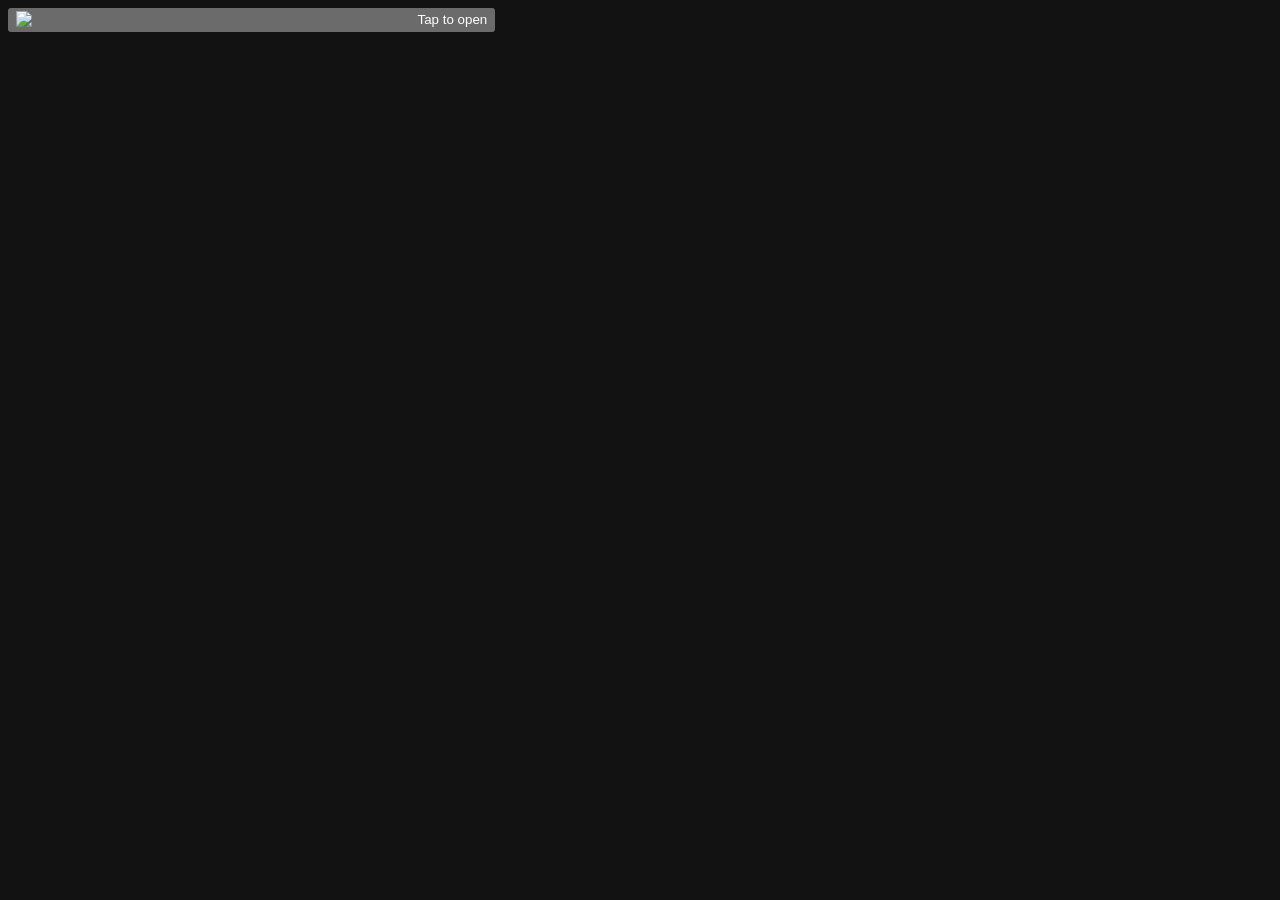
==== commit 992650e6: "deploy: tarot 06f7a2e Source: 3pwei/tarot-atelier@06f7a2e (#56, #57, #58)  Co-Authored-By: Claude Op" ====
--- a/site/tarot/index.html
+++ b/site/tarot/index.html
@@ -1 +1 @@
-<!DOCTYPE html><html lang="zh-Hant"><head><meta charSet="utf-8"/><meta name="viewport" content="width=device-width, initial-scale=1"/><link rel="preload" as="image" href="/tarot/brand/tarot-atelier-mark.svg"/><link rel="preload" as="image" href="/tarot/decks/atelier-standard-tarot/thumbnails/back.webp"/><link rel="stylesheet" href="/tarot/_next/static/chunks/3is0rfkdgqzek.css" data-precedence="next"/><link rel="preload" as="script" fetchPriority="low" href="/tarot/_next/static/chunks/08i_60h0cb_rm.js"/><script src="/tarot/_next/static/chunks/2cy-_doxudcoi.js" async=""></script><script src="/tarot/_next/static/chunks/3swhg-vlbwe0g.js" async=""></script><script src="/tarot/_next/static/chunks/turbopack-42sof33__lo8e.js" async=""></script><script src="/tarot/_next/static/chunks/3xzs6uuxheey7.js" async=""></script><script src="/tarot/_next/static/chunks/21h_obe1r6fda.js" async=""></script><script src="/tarot/_next/static/chunks/04gy4my_x5zct.js" async=""></script><meta name="theme-color" content="#080914"/><meta name="color-scheme" content="dark"/><title>Tarot Atelier｜塔羅工坊</title><meta name="description" content="一座為自由牌陣與沉浸式解牌而生的數位塔羅工坊。"/><script src="/tarot/_next/static/chunks/0cz1d0mv5g_q7.js" noModule=""></script></head><body style="--stardust-background:url(&quot;/tarot/art/stardust-field.svg&quot;)"><div hidden=""><!--$--><!--/$--></div><div class="site-shell"><div class="page-glow" aria-hidden="true"></div><header class="site-header content-wrap"><a class="brand" href="#top" aria-label="Tarot Atelier 首頁"><img alt="" loading="eager" width="38" height="38" decoding="async" data-nimg="1" style="color:transparent" src="/tarot/brand/tarot-atelier-mark.svg"/><span class="brand-name">Tarot Atelier</span></a></header><main id="top"><section class="hero content-wrap" aria-labelledby="hero-title"><div class="hero-copy"><img alt="Tarot Atelier 原創占位標誌" data-reveal="true" width="136" height="136" decoding="async" data-nimg="1" class="hero-logo" style="color:transparent" src="/tarot/brand/tarot-atelier-mark.svg"/><p class="eyebrow" data-reveal="true">A digital atelier for reflection</p><h1 id="hero-title" data-reveal="true">在星光與金箔之間，<span class="gold-text">鋪開你的牌桌</span></h1><p class="hero-intro" data-reveal="true">在牌桌上自由擺放 1–12 個牌位，為每個位置寫下自己的問題，再看牌一張張落進你指定的位置。</p><a class="primary-link" href="#draw-experience" data-reveal="true">進入抽牌儀式</a></div></section><section id="draw-experience" class="table-section content-wrap" aria-labelledby="draw-experience-title"><div class="section-heading"><p class="eyebrow">Arrange · Ask · Draw</p><h2 id="draw-experience-title">把每個問題放在它該在的位置</h2><p>從經典三張、五張十字、圓環開始，或完全自訂。拖曳、方向鍵或數字鍵盤都能移動牌位；每個牌位都要有自己的問題才能開始抽牌，牌堆偶爾還會多送出一張「跳牌」，與主牌落在同一個位置。牌陣庫和歷史紀錄保存在這台裝置。</p></div><div class="draw-experience" data-phase="idle" data-motion="animated" style="--gather-duration:1170ms;--settle-land-duration:750ms;--heap-drop-duration:420ms;--wheel-rise-duration:460ms;--table-zoom-duration:700ms;--flight-duration:900ms;--jumper-delay:420ms" data-all-revealed="true" data-table-mode="play" aria-busy="true"><div class="draw-table"><div class="draw-table__bar"><div class="draw-status"><span class="draw-status__light" aria-hidden="true"></span><strong aria-live="polite">正在讀取牌陣</strong><span>剩餘 <!-- -->78<!-- --> 張</span></div><div class="draw-table__question"><label class="field spread-main-question" for="_R_h6javb_"><span>主問題</span><input id="_R_h6javb_" type="text" required="" placeholder="這次占卜想整體看見什麼？" aria-describedby="_R_h6javb_-count" value=""/><small id="_R_h6javb_-count">0<!-- --> / <!-- -->300<!-- --> 字</small></label></div></div><p class="spread-notice" role="status"></p><div class="spread-setup"><section class="template-shelf" aria-label="選擇牌陣"><div class="template-shelf__list"><div class="template-chip" data-active="true"><button type="button" class="template-chip__apply" aria-pressed="true" disabled="" title="3 個牌位">經典三張<small aria-hidden="true">3</small></button></div><div class="template-chip"><button type="button" class="template-chip__apply" aria-pressed="false" disabled="" title="1 個牌位">單張指引<small aria-hidden="true">1</small></button></div><div class="template-chip"><button type="button" class="template-chip__apply" aria-pressed="false" disabled="" title="5 個牌位">五張十字<small aria-hidden="true">5</small></button></div><div class="template-chip"><button type="button" class="template-chip__apply" aria-pressed="false" disabled="" title="8 個牌位">圓環<small aria-hidden="true">8</small></button></div></div></section><div class="spread-toolbar"><div class="spread-toolbar__row"><button type="button" class="ghost-action ghost-action--gold spread-toolbar__arrange" aria-pressed="false" disabled="">編輯牌陣</button><button type="button" class="ghost-action ghost-action--gold spread-toolbar__history">歷史紀錄</button><button type="button" class="icon-action spread-toolbar__restart" aria-label="清除本次牌陣" title="清除本次牌陣" disabled=""><svg viewBox="0 0 24 24" width="18" height="18" aria-hidden="true" focusable="false"><path d="M4.5 12a7.5 7.5 0 1 0 2.2-5.3" fill="none" stroke="currentColor" stroke-width="2" stroke-linecap="round"></path><path d="M4 3.5v5h5" fill="none" stroke="currentColor" stroke-width="2" stroke-linecap="round" stroke-linejoin="round"></path></svg></button></div></div></div><div class="draw-table__stage spread-stage"><div class="spread-board"><div class="spread-board__canvas" style="transform:translate(0px, 0px) scale(1);--slot-w:21cqw;--field-margin:1.4cqw"><div class="spread-board__table" style="--table-zoom:0.7"><svg class="table-ornament" viewBox="0 0 400 400" aria-hidden="true" focusable="false"><g fill="none" stroke="currentColor"><circle cx="200" cy="200" r="190" stroke-width="0.8"></circle><circle cx="200" cy="200" r="184" stroke-width="0.4"></circle><circle cx="200" cy="200" r="138" stroke-width="0.5" stroke-dasharray="1 5"></circle><circle cx="200" cy="200" r="96" stroke-width="0.6"></circle><ellipse cx="200" cy="200" rx="190" ry="64" stroke-width="0.4"></ellipse><ellipse cx="200" cy="200" rx="64" ry="190" stroke-width="0.4"></ellipse><line x1="368.0" y1="200.0" x2="384.0" y2="200.0" stroke-width="0.5"></line><line x1="375.3" y1="215.3" x2="383.3" y2="216.0" stroke-width="0.5"></line><line x1="373.3" y1="230.6" x2="381.2" y2="232.0" stroke-width="0.5"></line><line x1="370.0" y1="245.6" x2="377.7" y2="247.6" stroke-width="0.5"></line><line x1="365.4" y1="260.2" x2="372.9" y2="262.9" stroke-width="0.5"></line><line x1="359.5" y1="274.4" x2="366.8" y2="277.8" stroke-width="0.5"></line><line x1="345.5" y1="284.0" x2="359.3" y2="292.0" stroke-width="0.5"></line><line x1="344.2" y1="300.9" x2="350.7" y2="305.5" stroke-width="0.5"></line><line x1="334.8" y1="313.1" x2="341.0" y2="318.3" stroke-width="0.5"></line><line x1="324.5" y1="324.5" x2="330.1" y2="330.1" stroke-width="0.5"></line><line x1="313.1" y1="334.8" x2="318.3" y2="341.0" stroke-width="0.5"></line><line x1="300.9" y1="344.2" x2="305.5" y2="350.7" stroke-width="0.5"></line><line x1="284.0" y1="345.5" x2="292.0" y2="359.3" stroke-width="0.5"></line><line x1="274.4" y1="359.5" x2="277.8" y2="366.8" stroke-width="0.5"></line><line x1="260.2" y1="365.4" x2="262.9" y2="372.9" stroke-width="0.5"></line><line x1="245.6" y1="370.0" x2="247.6" y2="377.7" stroke-width="0.5"></line><line x1="230.6" y1="373.3" x2="232.0" y2="381.2" stroke-width="0.5"></line><line x1="215.3" y1="375.3" x2="216.0" y2="383.3" stroke-width="0.5"></line><line x1="200.0" y1="368.0" x2="200.0" y2="384.0" stroke-width="0.5"></line><line x1="184.7" y1="375.3" x2="184.0" y2="383.3" stroke-width="0.5"></line><line x1="169.4" y1="373.3" x2="168.0" y2="381.2" stroke-width="0.5"></line><line x1="154.4" y1="370.0" x2="152.4" y2="377.7" stroke-width="0.5"></line><line x1="139.8" y1="365.4" x2="137.1" y2="372.9" stroke-width="0.5"></line><line x1="125.6" y1="359.5" x2="122.2" y2="366.8" stroke-width="0.5"></line><line x1="116.0" y1="345.5" x2="108.0" y2="359.3" stroke-width="0.5"></line><line x1="99.1" y1="344.2" x2="94.5" y2="350.7" stroke-width="0.5"></line><line x1="86.9" y1="334.8" x2="81.7" y2="341.0" stroke-width="0.5"></line><line x1="75.5" y1="324.5" x2="69.9" y2="330.1" stroke-width="0.5"></line><line x1="65.2" y1="313.1" x2="59.0" y2="318.3" stroke-width="0.5"></line><line x1="55.8" y1="300.9" x2="49.3" y2="305.5" stroke-width="0.5"></line><line x1="54.5" y1="284.0" x2="40.7" y2="292.0" stroke-width="0.5"></line><line x1="40.5" y1="274.4" x2="33.2" y2="277.8" stroke-width="0.5"></line><line x1="34.6" y1="260.2" x2="27.1" y2="262.9" stroke-width="0.5"></line><line x1="30.0" y1="245.6" x2="22.3" y2="247.6" stroke-width="0.5"></line><line x1="26.7" y1="230.6" x2="18.8" y2="232.0" stroke-width="0.5"></line><line x1="24.7" y1="215.3" x2="16.7" y2="216.0" stroke-width="0.5"></line><line x1="32.0" y1="200.0" x2="16.0" y2="200.0" stroke-width="0.5"></line><line x1="24.7" y1="184.7" x2="16.7" y2="184.0" stroke-width="0.5"></line><line x1="26.7" y1="169.4" x2="18.8" y2="168.0" stroke-width="0.5"></line><line x1="30.0" y1="154.4" x2="22.3" y2="152.4" stroke-width="0.5"></line><line x1="34.6" y1="139.8" x2="27.1" y2="137.1" stroke-width="0.5"></line><line x1="40.5" y1="125.6" x2="33.2" y2="122.2" stroke-width="0.5"></line><line x1="54.5" y1="116.0" x2="40.7" y2="108.0" stroke-width="0.5"></line><line x1="55.8" y1="99.1" x2="49.3" y2="94.5" stroke-width="0.5"></line><line x1="65.2" y1="86.9" x2="59.0" y2="81.7" stroke-width="0.5"></line><line x1="75.5" y1="75.5" x2="69.9" y2="69.9" stroke-width="0.5"></line><line x1="86.9" y1="65.2" x2="81.7" y2="59.0" stroke-width="0.5"></line><line x1="99.1" y1="55.8" x2="94.5" y2="49.3" stroke-width="0.5"></line><line x1="116.0" y1="54.5" x2="108.0" y2="40.7" stroke-width="0.5"></line><line x1="125.6" y1="40.5" x2="122.2" y2="33.2" stroke-width="0.5"></line><line x1="139.8" y1="34.6" x2="137.1" y2="27.1" stroke-width="0.5"></line><line x1="154.4" y1="30.0" x2="152.4" y2="22.3" stroke-width="0.5"></line><line x1="169.4" y1="26.7" x2="168.0" y2="18.8" stroke-width="0.5"></line><line x1="184.7" y1="24.7" x2="184.0" y2="16.7" stroke-width="0.5"></line><line x1="200.0" y1="32.0" x2="200.0" y2="16.0" stroke-width="0.5"></line><line x1="215.3" y1="24.7" x2="216.0" y2="16.7" stroke-width="0.5"></line><line x1="230.6" y1="26.7" x2="232.0" y2="18.8" stroke-width="0.5"></line><line x1="245.6" y1="30.0" x2="247.6" y2="22.3" stroke-width="0.5"></line><line x1="260.2" y1="34.6" x2="262.9" y2="27.1" stroke-width="0.5"></line><line x1="274.4" y1="40.5" x2="277.8" y2="33.2" stroke-width="0.5"></line><line x1="284.0" y1="54.5" x2="292.0" y2="40.7" stroke-width="0.5"></line><line x1="300.9" y1="55.8" x2="305.5" y2="49.3" stroke-width="0.5"></line><line x1="313.1" y1="65.2" x2="318.3" y2="59.0" stroke-width="0.5"></line><line x1="324.5" y1="75.5" x2="330.1" y2="69.9" stroke-width="0.5"></line><line x1="334.8" y1="86.9" x2="341.0" y2="81.7" stroke-width="0.5"></line><line x1="344.2" y1="99.1" x2="350.7" y2="94.5" stroke-width="0.5"></line><line x1="345.5" y1="116.0" x2="359.3" y2="108.0" stroke-width="0.5"></line><line x1="359.5" y1="125.6" x2="366.8" y2="122.2" stroke-width="0.5"></line><line x1="365.4" y1="139.8" x2="372.9" y2="137.1" stroke-width="0.5"></line><line x1="370.0" y1="154.4" x2="377.7" y2="152.4" stroke-width="0.5"></line><line x1="373.3" y1="169.4" x2="381.2" y2="168.0" stroke-width="0.5"></line><line x1="375.3" y1="184.7" x2="383.3" y2="184.0" stroke-width="0.5"></line></g><g fill="currentColor"><circle cx="200.0" cy="48.0" r="2"></circle><circle cx="276.0" cy="68.4" r="2"></circle><circle cx="331.6" cy="124.0" r="2"></circle><circle cx="352.0" cy="200.0" r="2"></circle><circle cx="331.6" cy="276.0" r="2"></circle><circle cx="276.0" cy="331.6" r="2"></circle><circle cx="200.0" cy="352.0" r="2"></circle><circle cx="124.0" cy="331.6" r="2"></circle><circle cx="68.4" cy="276.0" r="2"></circle><circle cx="48.0" cy="200.0" r="2"></circle><circle cx="68.4" cy="124.0" r="2"></circle><circle cx="124.0" cy="68.4" r="2"></circle></g></svg><div class="spread-board__field"><div class="spread-slot" style="--x:0.16;--y:0.5;--rot:0deg" data-slot="hydrating-2" data-index="1" title="這件事的過去與起因是什麼？"><button type="button" class="spread-slot__handle" aria-pressed="false" aria-describedby="_R_pc6javb_" aria-label="牌位 1：這件事的過去與起因是什麼？"></button><span id="_R_pc6javb_" class="sr-only">位置：橫向 16、縱向 50（0–100），旋轉 0 度。<!-- -->Enter 編輯問題。要移動或旋轉，請先按「編輯牌陣」。</span><div class="spread-slot__frame" aria-hidden="true"><span class="spread-slot__number">1</span></div></div><div class="spread-slot" style="--x:0.5;--y:0.5;--rot:0deg" data-slot="hydrating-3" data-index="2" title="現在的狀態是什麼？"><button type="button" class="spread-slot__handle" aria-pressed="false" aria-describedby="_R_19c6javb_" aria-label="牌位 2：現在的狀態是什麼？"></button><span id="_R_19c6javb_" class="sr-only">位置：橫向 50、縱向 50（0–100），旋轉 0 度。<!-- -->Enter 編輯問題。要移動或旋轉，請先按「編輯牌陣」。</span><div class="spread-slot__frame" aria-hidden="true"><span class="spread-slot__number">2</span></div></div><div class="spread-slot" style="--x:0.84;--y:0.5;--rot:0deg" data-slot="hydrating-4" data-index="3" title="接下來可能的走向是什麼？"><button type="button" class="spread-slot__handle" aria-pressed="false" aria-describedby="_R_1pc6javb_" aria-label="牌位 3：接下來可能的走向是什麼？"></button><span id="_R_1pc6javb_" class="sr-only">位置：橫向 84、縱向 50（0–100），旋轉 0 度。<!-- -->Enter 編輯問題。要移動或旋轉，請先按「編輯牌陣」。</span><div class="spread-slot__frame" aria-hidden="true"><span class="spread-slot__number">3</span></div></div></div></div></div><div class="table-deck" style="--table-pile-x:50;--table-pile-y:48;--slot-w:14.7cqw;--vortex-ritual:900ms;--vortex-lift-span:1500ms"><div class="table-deck__pack"><div class="deck-stack"><button type="button" class="deck-stack__pile" disabled="" aria-label="牌堆：正在讀取牌陣" aria-describedby="_R_1k6javb_" style="--slices:14"><span class="deck-stack__slice" style="--slice:1" aria-hidden="true"></span><span class="deck-stack__slice" style="--slice:2" aria-hidden="true"></span><span class="deck-stack__slice" style="--slice:3" aria-hidden="true"></span><span class="deck-stack__slice" style="--slice:4" aria-hidden="true"></span><span class="deck-stack__slice" style="--slice:5" aria-hidden="true"></span><span class="deck-stack__slice" style="--slice:6" aria-hidden="true"></span><span class="deck-stack__slice" style="--slice:7" aria-hidden="true"></span><span class="deck-stack__slice" style="--slice:8" aria-hidden="true"></span><span class="deck-stack__slice" style="--slice:9" aria-hidden="true"></span><span class="deck-stack__slice" style="--slice:10" aria-hidden="true"></span><span class="deck-stack__slice" style="--slice:11" aria-hidden="true"></span><span class="deck-stack__slice" style="--slice:12" aria-hidden="true"></span><span class="deck-stack__slice" style="--slice:13" aria-hidden="true"></span><span class="deck-stack__slice" style="--slice:14" aria-hidden="true"></span><span class="deck-stack__card" data-deck-top="true" aria-hidden="true"><img class="deck-stack__back" src="/tarot/decks/atelier-standard-tarot/thumbnails/back.webp" alt="" draggable="false"/></span></button><span id="_R_1k6javb_" class="sr-only">按住牌桌任何地方或牌堆，牌會在整張牌桌上飛舞洗牌，放開後收回並攤開；按一下洗一輪。</span></div></div></div></div></div><div class="spread-details"><p class="spread-details__hint">翻開的牌點一下可放大。要換牌陣範本、改牌位問題、新增或移動牌位，請按「編輯牌陣」。</p><ol class="position-list" aria-label="牌位與問題"><li><button type="button" class="position-list__item" data-next="true"><span class="position-list__number" aria-hidden="true">1</span><span class="position-list__body"><span class="sr-only">牌位 <!-- -->1<!-- -->：</span><strong>這件事的過去與起因是什麼？</strong><small>下一個抽牌位置</small></span></button></li><li><button type="button" class="position-list__item"><span class="position-list__number" aria-hidden="true">2</span><span class="position-list__body"><span class="sr-only">牌位 <!-- -->2<!-- -->：</span><strong>現在的狀態是什麼？</strong><small>待抽牌</small></span></button></li><li><button type="button" class="position-list__item"><span class="position-list__number" aria-hidden="true">3</span><span class="position-list__body"><span class="sr-only">牌位 <!-- -->3<!-- -->：</span><strong>接下來可能的走向是什麼？</strong><small>待抽牌</small></span></button></li></ol></div><section class="reading-panel" aria-labelledby="_R_66javb_"><header class="reading-panel__head"><h2 id="_R_66javb_">解讀</h2></header><p class="reading-disclaimer">塔羅解讀僅供娛樂與自我反思，不能預測未來，也不構成醫療、法律或財務建議。</p><button type="button" class="reading-generate" disabled="">翻開所有牌後即可解讀</button></section><div class="draw-table__foot"><span>已抽 <!-- -->0<!-- --> / <!-- -->3<!-- --> 個牌位</span><span>牌陣庫和歷史紀錄保存在這台裝置</span></div></div></div></section><section id="deck-library" class="table-section content-wrap" aria-labelledby="deck-library-title"><div class="section-heading"><p class="eyebrow">Extensible deck engine</p><h2 id="deck-library-title">一座能辨認每張牌的收藏室</h2><p>內建 22 張大牌與 56 張小牌的中英文名稱、序號、花色、階級與原創簡義。牌面是程序式識別素材，不是完整插畫集。</p></div><div class="deck-library"><div class="deck-toolbar"><p class="deck-select-label"><span>目前牌組</span><strong>工坊標準塔羅</strong></p><div class="deck-meta" aria-live="polite"><span>Tarot Atelier procedural art system</span><span>支援正逆位</span><span>Original project artwork; source-available with this repository</span></div></div><div class="deck-library__layout"><aside class="card-inspector" aria-label="單卡檢視"><div class="card-inspector__visual"><div class="card-artwork   card-artwork--kraft" data-artwork-state="ready"><svg class="procedural-svg procedural-svg--face" viewBox="0 0 200 300" xmlns="http://www.w3.org/2000/svg" role="img" aria-label="愚者程序式牌面"><defs><radialGradient id="kraft-edge-_R_2qravb_" cx="0.5" cy="0.5" r="0.72"><stop offset="0.62" stop-color="#5a3416" stop-opacity="0"></stop><stop offset="1" stop-color="#5a3416" stop-opacity="0.34"></stop></radialGradient></defs><rect width="200" height="300" rx="12" fill="url(#kraft-edge-_R_2qravb_)"></rect><rect x="9" y="9" width="182" height="282" rx="6" fill="none" stroke="#2a1b10" stroke-width="1.6"></rect><rect x="13.5" y="13.5" width="173" height="273" rx="4" fill="none" stroke="#2a1b10" stroke-width="0.6"></rect><g fill="#2a1b10" stroke="#2a1b10"><path d="M18 34 V18 H34" fill="none" stroke-width="1.1"></path><path d="M22 22 l5 0 l-5 5 z" stroke="none"></path><circle cx="18" cy="38" r="1" stroke="none"></circle><circle cx="38" cy="18" r="1" stroke="none"></circle></g><g transform="translate(200 0) scale(-1 1)" fill="#2a1b10" stroke="#2a1b10"><path d="M18 34 V18 H34" fill="none" stroke-width="1.1"></path><path d="M22 22 l5 0 l-5 5 z" stroke="none"></path><circle cx="18" cy="38" r="1" stroke="none"></circle><circle cx="38" cy="18" r="1" stroke="none"></circle></g><g transform="translate(0 300) scale(1 -1)" fill="#2a1b10" stroke="#2a1b10"><path d="M18 34 V18 H34" fill="none" stroke-width="1.1"></path><path d="M22 22 l5 0 l-5 5 z" stroke="none"></path><circle cx="18" cy="38" r="1" stroke="none"></circle><circle cx="38" cy="18" r="1" stroke="none"></circle></g><g transform="translate(200 300) scale(-1 -1)" fill="#2a1b10" stroke="#2a1b10"><path d="M18 34 V18 H34" fill="none" stroke-width="1.1"></path><path d="M22 22 l5 0 l-5 5 z" stroke="none"></path><circle cx="18" cy="38" r="1" stroke="none"></circle><circle cx="38" cy="18" r="1" stroke="none"></circle></g><text x="100" y="36" text-anchor="middle" dominant-baseline="central" fill="#9b3322" font-size="13" font-weight="700" letter-spacing="2.6" font-family="&#x27;Iowan Old Style&#x27;, &#x27;Palatino Linotype&#x27;, &#x27;Noto Serif TC&#x27;, serif">0</text><g fill="#2a1b10" stroke="#2a1b10"><line x1="42" y1="50" x2="158" y2="50" stroke-width="0.7"></line><path d="M95 50 L100 47 L105 50 L100 53 Z" stroke="none"></path><circle cx="40" cy="50" r="1.3" stroke="none"></circle><circle cx="160" cy="50" r="1.3" stroke="none"></circle></g><g class="major-art" fill="none" stroke="#2a1b10" stroke-width="1.3" stroke-linecap="round" stroke-linejoin="round" data-major-art="0"><g><circle cx="140" cy="80" r="12"></circle><g stroke-width="0.9"><line x1="156.0" y1="80.0" x2="162.0" y2="80.0"></line><line x1="153.9" y1="88.0" x2="159.1" y2="91.0"></line><line x1="148.0" y1="93.9" x2="151.0" y2="99.1"></line><line x1="140.0" y1="96.0" x2="140.0" y2="102.0"></line><line x1="132.0" y1="93.9" x2="129.0" y2="99.1"></line><line x1="126.1" y1="88.0" x2="120.9" y2="91.0"></line><line x1="124.0" y1="80.0" x2="118.0" y2="80.0"></line><line x1="126.1" y1="72.0" x2="120.9" y2="69.0"></line><line x1="132.0" y1="66.1" x2="129.0" y2="60.9"></line><line x1="140.0" y1="64.0" x2="140.0" y2="58.0"></line><line x1="148.0" y1="66.1" x2="151.0" y2="60.9"></line><line x1="153.9" y1="72.0" x2="159.1" y2="69.0"></line></g><path d="M34 214 L34 170 Q60 160 86 168 L102 178 L108 214 Z" fill="#2a1b10"></path><path d="M108 214 L116 214"></path><line x1="74" y1="120" x2="116" y2="84" stroke-width="1.6"></line><path d="M114 86 q10 -6 14 4 q-2 12 -14 8 z" fill="#2a1b10"></path><circle cx="66" cy="140" r="4.4" fill="#e6cfa6"></circle><circle cx="71.70633909777092" cy="144.1458980337503" r="4.4" fill="#e6cfa6"></circle><circle cx="69.52671151375483" cy="150.8541019662497" r="4.4" fill="#e6cfa6"></circle><circle cx="62.47328848624516" cy="150.8541019662497" r="4.4" fill="#e6cfa6"></circle><circle cx="60.29366090222908" cy="144.1458980337503" r="4.4" fill="#e6cfa6"></circle><circle cx="66" cy="146" r="3" fill="#9b3322" stroke="none"></circle><path d="M66 156 Q64 170 70 184" stroke-width="1"></path><path d="M67 170 q-8 -2 -9 -8 q7 0 9 8 z" fill="#2a1b10"></path><path d="M56 200 q10 -14 24 -4" stroke-width="0.8"></path></g></g><g fill="#2a1b10" stroke="#2a1b10"><line x1="42" y1="232" x2="158" y2="232" stroke-width="0.7"></line><path d="M95 232 L100 229 L105 232 L100 235 Z" stroke="none"></path><circle cx="40" cy="232" r="1.3" stroke="none"></circle><circle cx="160" cy="232" r="1.3" stroke="none"></circle></g><text x="100" y="252" text-anchor="middle" dominant-baseline="central" fill="#2a1b10" font-size="17" font-weight="600" letter-spacing="2.4" font-family="&#x27;Iowan Old Style&#x27;, &#x27;Palatino Linotype&#x27;, &#x27;Noto Serif TC&#x27;, serif">愚者</text><text x="100" y="270" text-anchor="middle" dominant-baseline="central" fill="#2a1b10" fill-opacity="0.72" font-size="6.6" letter-spacing="1.8" font-family="system-ui, sans-serif">THE FOOL</text></svg></div></div><div class="segmented-control" aria-label="牌面或牌背"><button type="button" aria-pressed="true">牌面</button><button type="button" aria-pressed="false">牌背</button></div><div class="segmented-control" aria-label="卡牌方向"><button type="button" aria-pressed="true">正位</button><button type="button" aria-pressed="false">逆位</button></div><div class="card-inspector__copy"><p class="card-kicker">大阿爾克那</p><h3>愚者</h3><p class="card-english">The Fool</p><div class="keyword-list" aria-label="關鍵字"><span>啟程</span><span>信任</span></div><dl class="meaning-list"><div><dt>正位</dt><dd>帶著好奇踏出第一步，讓經驗在路上塑造方向。</dd></div><div class=""><dt>逆位</dt><dd>衝動或過度遲疑遮住了起點，先確認風險再前行。</dd></div></dl><code class="stable-id">ID · <!-- -->atelier-standard.major.00</code></div></aside><section class="card-catalog" aria-labelledby="catalog-title"><div class="card-catalog__header"><div><p class="eyebrow">Deck registry</p><h3 id="catalog-title">卡牌庫</h3></div><span>78<!-- --> 張定義</span></div><div class="filter-bar" aria-label="卡牌分類"><button type="button" aria-pressed="true">全部</button><button type="button" aria-pressed="false">大牌</button><button type="button" aria-pressed="false">權杖</button><button type="button" aria-pressed="false">聖杯</button><button type="button" aria-pressed="false">寶劍</button><button type="button" aria-pressed="false">錢幣</button></div><div class="card-grid"><button class="catalog-card" data-testid="catalog-card" type="button" data-card-id="atelier-standard.major.00" aria-pressed="true"><div class="card-artwork card-artwork--compact card-artwork--thumbnail "><img class="card-artwork__image" src="/tarot/decks/atelier-standard-tarot/thumbnails/atelier-standard.major.00.webp" alt="愚者牌面" width="352" height="530" loading="lazy" decoding="async"/></div><span class="catalog-card__name">愚者</span><span class="catalog-card__english">The Fool</span></button><button class="catalog-card" data-testid="catalog-card" type="button" data-card-id="atelier-standard.major.01" aria-pressed="false"><div class="card-artwork card-artwork--compact card-artwork--thumbnail "><img class="card-artwork__image" src="/tarot/decks/atelier-standard-tarot/thumbnails/atelier-standard.major.01.webp" alt="魔術師牌面" width="352" height="530" loading="lazy" decoding="async"/></div><span class="catalog-card__name">魔術師</span><span class="catalog-card__english">The Magician</span></button><button class="catalog-card" data-testid="catalog-card" type="button" data-card-id="atelier-standard.major.02" aria-pressed="false"><div class="card-artwork card-artwork--compact card-artwork--thumbnail "><img class="card-artwork__image" src="/tarot/decks/atelier-standard-tarot/thumbnails/atelier-standard.major.02.webp" alt="女祭司牌面" width="352" height="530" loading="lazy" decoding="async"/></div><span class="catalog-card__name">女祭司</span><span class="catalog-card__english">The High Priestess</span></button><button class="catalog-card" data-testid="catalog-card" type="button" data-card-id="atelier-standard.major.03" aria-pressed="false"><div class="card-artwork card-artwork--compact card-artwork--thumbnail "><img class="card-artwork__image" src="/tarot/decks/atelier-standard-tarot/thumbnails/atelier-standard.major.03.webp" alt="皇后牌面" width="352" height="530" loading="lazy" decoding="async"/></div><span class="catalog-card__name">皇后</span><span class="catalog-card__english">The Empress</span></button><button class="catalog-card" data-testid="catalog-card" type="button" data-card-id="atelier-standard.major.04" aria-pressed="false"><div class="card-artwork card-artwork--compact card-artwork--thumbnail "><img class="card-artwork__image" src="/tarot/decks/atelier-standard-tarot/thumbnails/atelier-standard.major.04.webp" alt="皇帝牌面" width="352" height="530" loading="lazy" decoding="async"/></div><span class="catalog-card__name">皇帝</span><span class="catalog-card__english">The Emperor</span></button><button class="catalog-card" data-testid="catalog-card" type="button" data-card-id="atelier-standard.major.05" aria-pressed="false"><div class="card-artwork card-artwork--compact card-artwork--thumbnail "><img class="card-artwork__image" src="/tarot/decks/atelier-standard-tarot/thumbnails/atelier-standard.major.05.webp" alt="教皇牌面" width="352" height="530" loading="lazy" decoding="async"/></div><span class="catalog-card__name">教皇</span><span class="catalog-card__english">The Hierophant</span></button><button class="catalog-card" data-testid="catalog-card" type="button" data-card-id="atelier-standard.major.06" aria-pressed="false"><div class="card-artwork card-artwork--compact card-artwork--thumbnail "><img class="card-artwork__image" src="/tarot/decks/atelier-standard-tarot/thumbnails/atelier-standard.major.06.webp" alt="戀人牌面" width="352" height="530" loading="lazy" decoding="async"/></div><span class="catalog-card__name">戀人</span><span class="catalog-card__english">The Lovers</span></button><button class="catalog-card" data-testid="catalog-card" type="button" data-card-id="atelier-standard.major.07" aria-pressed="false"><div class="card-artwork card-artwork--compact card-artwork--thumbnail "><img class="card-artwork__image" src="/tarot/decks/atelier-standard-tarot/thumbnails/atelier-standard.major.07.webp" alt="戰車牌面" width="352" height="530" loading="lazy" decoding="async"/></div><span class="catalog-card__name">戰車</span><span class="catalog-card__english">The Chariot</span></button><button class="catalog-card" data-testid="catalog-card" type="button" data-card-id="atelier-standard.major.08" aria-pressed="false"><div class="card-artwork card-artwork--compact card-artwork--thumbnail "><img class="card-artwork__image" src="/tarot/decks/atelier-standard-tarot/thumbnails/atelier-standard.major.08.webp" alt="力量牌面" width="352" height="530" loading="lazy" decoding="async"/></div><span class="catalog-card__name">力量</span><span class="catalog-card__english">Strength</span></button><button class="catalog-card" data-testid="catalog-card" type="button" data-card-id="atelier-standard.major.09" aria-pressed="false"><div class="card-artwork card-artwork--compact card-artwork--thumbnail "><img class="card-artwork__image" src="/tarot/decks/atelier-standard-tarot/thumbnails/atelier-standard.major.09.webp" alt="隱者牌面" width="352" height="530" loading="lazy" decoding="async"/></div><span class="catalog-card__name">隱者</span><span class="catalog-card__english">The Hermit</span></button><button class="catalog-card" data-testid="catalog-card" type="button" data-card-id="atelier-standard.major.10" aria-pressed="false"><div class="card-artwork card-artwork--compact card-artwork--thumbnail "><img class="card-artwork__image" src="/tarot/decks/atelier-standard-tarot/thumbnails/atelier-standard.major.10.webp" alt="命運之輪牌面" width="352" height="530" loading="lazy" decoding="async"/></div><span class="catalog-card__name">命運之輪</span><span class="catalog-card__english">Wheel of Fortune</span></button><button class="catalog-card" data-testid="catalog-card" type="button" data-card-id="atelier-standard.major.11" aria-pressed="false"><div class="card-artwork card-artwork--compact card-artwork--thumbnail "><img class="card-artwork__image" src="/tarot/decks/atelier-standard-tarot/thumbnails/atelier-standard.major.11.webp" alt="正義牌面" width="352" height="530" loading="lazy" decoding="async"/></div><span class="catalog-card__name">正義</span><span class="catalog-card__english">Justice</span></button><button class="catalog-card" data-testid="catalog-card" type="button" data-card-id="atelier-standard.major.12" aria-pressed="false"><div class="card-artwork card-artwork--compact card-artwork--thumbnail "><img class="card-artwork__image" src="/tarot/decks/atelier-standard-tarot/thumbnails/atelier-standard.major.12.webp" alt="倒吊人牌面" width="352" height="530" loading="lazy" decoding="async"/></div><span class="catalog-card__name">倒吊人</span><span class="catalog-card__english">The Hanged Man</span></button><button class="catalog-card" data-testid="catalog-card" type="button" data-card-id="atelier-standard.major.13" aria-pressed="false"><div class="card-artwork card-artwork--compact card-artwork--thumbnail "><img class="card-artwork__image" src="/tarot/decks/atelier-standard-tarot/thumbnails/atelier-standard.major.13.webp" alt="死神牌面" width="352" height="530" loading="lazy" decoding="async"/></div><span class="catalog-card__name">死神</span><span class="catalog-card__english">Death</span></button><button class="catalog-card" data-testid="catalog-card" type="button" data-card-id="atelier-standard.major.14" aria-pressed="false"><div class="card-artwork card-artwork--compact card-artwork--thumbnail "><img class="card-artwork__image" src="/tarot/decks/atelier-standard-tarot/thumbnails/atelier-standard.major.14.webp" alt="節制牌面" width="352" height="530" loading="lazy" decoding="async"/></div><span class="catalog-card__name">節制</span><span class="catalog-card__english">Temperance</span></button><button class="catalog-card" data-testid="catalog-card" type="button" data-card-id="atelier-standard.major.15" aria-pressed="false"><div class="card-artwork card-artwork--compact card-artwork--thumbnail "><img class="card-artwork__image" src="/tarot/decks/atelier-standard-tarot/thumbnails/atelier-standard.major.15.webp" alt="惡魔牌面" width="352" height="530" loading="lazy" decoding="async"/></div><span class="catalog-card__name">惡魔</span><span class="catalog-card__english">The Devil</span></button><button class="catalog-card" data-testid="catalog-card" type="button" data-card-id="atelier-standard.major.16" aria-pressed="false"><div class="card-artwork card-artwork--compact card-artwork--thumbnail "><img class="card-artwork__image" src="/tarot/decks/atelier-standard-tarot/thumbnails/atelier-standard.major.16.webp" alt="高塔牌面" width="352" height="530" loading="lazy" decoding="async"/></div><span class="catalog-card__name">高塔</span><span class="catalog-card__english">The Tower</span></button><button class="catalog-card" data-testid="catalog-card" type="button" data-card-id="atelier-standard.major.17" aria-pressed="false"><div class="card-artwork card-artwork--compact card-artwork--thumbnail "><img class="card-artwork__image" src="/tarot/decks/atelier-standard-tarot/thumbnails/atelier-standard.major.17.webp" alt="星星牌面" width="352" height="530" loading="lazy" decoding="async"/></div><span class="catalog-card__name">星星</span><span class="catalog-card__english">The Star</span></button><button class="catalog-card" data-testid="catalog-card" type="button" data-card-id="atelier-standard.major.18" aria-pressed="false"><div class="card-artwork card-artwork--compact card-artwork--thumbnail "><img class="card-artwork__image" src="/tarot/decks/atelier-standard-tarot/thumbnails/atelier-standard.major.18.webp" alt="月亮牌面" width="352" height="530" loading="lazy" decoding="async"/></div><span class="catalog-card__name">月亮</span><span class="catalog-card__english">The Moon</span></button><button class="catalog-card" data-testid="catalog-card" type="button" data-card-id="atelier-standard.major.19" aria-pressed="false"><div class="card-artwork card-artwork--compact card-artwork--thumbnail "><img class="card-artwork__image" src="/tarot/decks/atelier-standard-tarot/thumbnails/atelier-standard.major.19.webp" alt="太陽牌面" width="352" height="530" loading="lazy" decoding="async"/></div><span class="catalog-card__name">太陽</span><span class="catalog-card__english">The Sun</span></button><button class="catalog-card" data-testid="catalog-card" type="button" data-card-id="atelier-standard.major.20" aria-pressed="false"><div class="card-artwork card-artwork--compact card-artwork--thumbnail "><img class="card-artwork__image" src="/tarot/decks/atelier-standard-tarot/thumbnails/atelier-standard.major.20.webp" alt="審判牌面" width="352" height="530" loading="lazy" decoding="async"/></div><span class="catalog-card__name">審判</span><span class="catalog-card__english">Judgement</span></button><button class="catalog-card" data-testid="catalog-card" type="button" data-card-id="atelier-standard.major.21" aria-pressed="false"><div class="card-artwork card-artwork--compact card-artwork--thumbnail "><img class="card-artwork__image" src="/tarot/decks/atelier-standard-tarot/thumbnails/atelier-standard.major.21.webp" alt="世界牌面" width="352" height="530" loading="lazy" decoding="async"/></div><span class="catalog-card__name">世界</span><span class="catalog-card__english">The World</span></button><button class="catalog-card" data-testid="catalog-card" type="button" data-card-id="atelier-standard.wands.ace" aria-pressed="false"><div class="card-artwork card-artwork--compact card-artwork--thumbnail "><img class="card-artwork__image" src="/tarot/decks/atelier-standard-tarot/thumbnails/atelier-standard.wands.ace.webp" alt="權杖一牌面" width="352" height="530" loading="lazy" decoding="async"/></div><span class="catalog-card__name">權杖一</span><span class="catalog-card__english">Ace of Wands</span></button><button class="catalog-card" data-testid="catalog-card" type="button" data-card-id="atelier-standard.wands.two" aria-pressed="false"><div class="card-artwork card-artwork--compact card-artwork--thumbnail "><img class="card-artwork__image" src="/tarot/decks/atelier-standard-tarot/thumbnails/atelier-standard.wands.two.webp" alt="權杖二牌面" width="352" height="530" loading="lazy" decoding="async"/></div><span class="catalog-card__name">權杖二</span><span class="catalog-card__english">Two of Wands</span></button><button class="catalog-card" data-testid="catalog-card" type="button" data-card-id="atelier-standard.wands.three" aria-pressed="false"><div class="card-artwork card-artwork--compact card-artwork--thumbnail "><img class="card-artwork__image" src="/tarot/decks/atelier-standard-tarot/thumbnails/atelier-standard.wands.three.webp" alt="權杖三牌面" width="352" height="530" loading="lazy" decoding="async"/></div><span class="catalog-card__name">權杖三</span><span class="catalog-card__english">Three of Wands</span></button><button class="catalog-card" data-testid="catalog-card" type="button" data-card-id="atelier-standard.wands.four" aria-pressed="false"><div class="card-artwork card-artwork--compact card-artwork--thumbnail "><img class="card-artwork__image" src="/tarot/decks/atelier-standard-tarot/thumbnails/atelier-standard.wands.four.webp" alt="權杖四牌面" width="352" height="530" loading="lazy" decoding="async"/></div><span class="catalog-card__name">權杖四</span><span class="catalog-card__english">Four of Wands</span></button><button class="catalog-card" data-testid="catalog-card" type="button" data-card-id="atelier-standard.wands.five" aria-pressed="false"><div class="card-artwork card-artwork--compact card-artwork--thumbnail "><img class="card-artwork__image" src="/tarot/decks/atelier-standard-tarot/thumbnails/atelier-standard.wands.five.webp" alt="權杖五牌面" width="352" height="530" loading="lazy" decoding="async"/></div><span class="catalog-card__name">權杖五</span><span class="catalog-card__english">Five of Wands</span></button><button class="catalog-card" data-testid="catalog-card" type="button" data-card-id="atelier-standard.wands.six" aria-pressed="false"><div class="card-artwork card-artwork--compact card-artwork--thumbnail "><img class="card-artwork__image" src="/tarot/decks/atelier-standard-tarot/thumbnails/atelier-standard.wands.six.webp" alt="權杖六牌面" width="352" height="530" loading="lazy" decoding="async"/></div><span class="catalog-card__name">權杖六</span><span class="catalog-card__english">Six of Wands</span></button><button class="catalog-card" data-testid="catalog-card" type="button" data-card-id="atelier-standard.wands.seven" aria-pressed="false"><div class="card-artwork card-artwork--compact card-artwork--thumbnail "><img class="card-artwork__image" src="/tarot/decks/atelier-standard-tarot/thumbnails/atelier-standard.wands.seven.webp" alt="權杖七牌面" width="352" height="530" loading="lazy" decoding="async"/></div><span class="catalog-card__name">權杖七</span><span class="catalog-card__english">Seven of Wands</span></button><button class="catalog-card" data-testid="catalog-card" type="button" data-card-id="atelier-standard.wands.eight" aria-pressed="false"><div class="card-artwork card-artwork--compact card-artwork--thumbnail "><img class="card-artwork__image" src="/tarot/decks/atelier-standard-tarot/thumbnails/atelier-standard.wands.eight.webp" alt="權杖八牌面" width="352" height="530" loading="lazy" decoding="async"/></div><span class="catalog-card__name">權杖八</span><span class="catalog-card__english">Eight of Wands</span></button><button class="catalog-card" data-testid="catalog-card" type="button" data-card-id="atelier-standard.wands.nine" aria-pressed="false"><div class="card-artwork card-artwork--compact card-artwork--thumbnail "><img class="card-artwork__image" src="/tarot/decks/atelier-standard-tarot/thumbnails/atelier-standard.wands.nine.webp" alt="權杖九牌面" width="352" height="530" loading="lazy" decoding="async"/></div><span class="catalog-card__name">權杖九</span><span class="catalog-card__english">Nine of Wands</span></button><button class="catalog-card" data-testid="catalog-card" type="button" data-card-id="atelier-standard.wands.ten" aria-pressed="false"><div class="card-artwork card-artwork--compact card-artwork--thumbnail "><img class="card-artwork__image" src="/tarot/decks/atelier-standard-tarot/thumbnails/atelier-standard.wands.ten.webp" alt="權杖十牌面" width="352" height="530" loading="lazy" decoding="async"/></div><span class="catalog-card__name">權杖十</span><span class="catalog-card__english">Ten of Wands</span></button><button class="catalog-card" data-testid="catalog-card" type="button" data-card-id="atelier-standard.wands.page" aria-pressed="false"><div class="card-artwork card-artwork--compact card-artwork--thumbnail "><img class="card-artwork__image" src="/tarot/decks/atelier-standard-tarot/thumbnails/atelier-standard.wands.page.webp" alt="權杖侍者牌面" width="352" height="530" loading="lazy" decoding="async"/></div><span class="catalog-card__name">權杖侍者</span><span class="catalog-card__english">Page of Wands</span></button><button class="catalog-card" data-testid="catalog-card" type="button" data-card-id="atelier-standard.wands.knight" aria-pressed="false"><div class="card-artwork card-artwork--compact card-artwork--thumbnail "><img class="card-artwork__image" src="/tarot/decks/atelier-standard-tarot/thumbnails/atelier-standard.wands.knight.webp" alt="權杖騎士牌面" width="352" height="530" loading="lazy" decoding="async"/></div><span class="catalog-card__name">權杖騎士</span><span class="catalog-card__english">Knight of Wands</span></button><button class="catalog-card" data-testid="catalog-card" type="button" data-card-id="atelier-standard.wands.queen" aria-pressed="false"><div class="card-artwork card-artwork--compact card-artwork--thumbnail "><img class="card-artwork__image" src="/tarot/decks/atelier-standard-tarot/thumbnails/atelier-standard.wands.queen.webp" alt="權杖皇后牌面" width="352" height="530" loading="lazy" decoding="async"/></div><span class="catalog-card__name">權杖皇后</span><span class="catalog-card__english">Queen of Wands</span></button><button class="catalog-card" data-testid="catalog-card" type="button" data-card-id="atelier-standard.wands.king" aria-pressed="false"><div class="card-artwork card-artwork--compact card-artwork--thumbnail "><img class="card-artwork__image" src="/tarot/decks/atelier-standard-tarot/thumbnails/atelier-standard.wands.king.webp" alt="權杖國王牌面" width="352" height="530" loading="lazy" decoding="async"/></div><span class="catalog-card__name">權杖國王</span><span class="catalog-card__english">King of Wands</span></button><button class="catalog-card" data-testid="catalog-card" type="button" data-card-id="atelier-standard.cups.ace" aria-pressed="false"><div class="card-artwork card-artwork--compact card-artwork--thumbnail "><img class="card-artwork__image" src="/tarot/decks/atelier-standard-tarot/thumbnails/atelier-standard.cups.ace.webp" alt="聖杯一牌面" width="352" height="530" loading="lazy" decoding="async"/></div><span class="catalog-card__name">聖杯一</span><span class="catalog-card__english">Ace of Cups</span></button><button class="catalog-card" data-testid="catalog-card" type="button" data-card-id="atelier-standard.cups.two" aria-pressed="false"><div class="card-artwork card-artwork--compact card-artwork--thumbnail "><img class="card-artwork__image" src="/tarot/decks/atelier-standard-tarot/thumbnails/atelier-standard.cups.two.webp" alt="聖杯二牌面" width="352" height="530" loading="lazy" decoding="async"/></div><span class="catalog-card__name">聖杯二</span><span class="catalog-card__english">Two of Cups</span></button><button class="catalog-card" data-testid="catalog-card" type="button" data-card-id="atelier-standard.cups.three" aria-pressed="false"><div class="card-artwork card-artwork--compact card-artwork--thumbnail "><img class="card-artwork__image" src="/tarot/decks/atelier-standard-tarot/thumbnails/atelier-standard.cups.three.webp" alt="聖杯三牌面" width="352" height="530" loading="lazy" decoding="async"/></div><span class="catalog-card__name">聖杯三</span><span class="catalog-card__english">Three of Cups</span></button><button class="catalog-card" data-testid="catalog-card" type="button" data-card-id="atelier-standard.cups.four" aria-pressed="false"><div class="card-artwork card-artwork--compact card-artwork--thumbnail "><img class="card-artwork__image" src="/tarot/decks/atelier-standard-tarot/thumbnails/atelier-standard.cups.four.webp" alt="聖杯四牌面" width="352" height="530" loading="lazy" decoding="async"/></div><span class="catalog-card__name">聖杯四</span><span class="catalog-card__english">Four of Cups</span></button><button class="catalog-card" data-testid="catalog-card" type="button" data-card-id="atelier-standard.cups.five" aria-pressed="false"><div class="card-artwork card-artwork--compact card-artwork--thumbnail "><img class="card-artwork__image" src="/tarot/decks/atelier-standard-tarot/thumbnails/atelier-standard.cups.five.webp" alt="聖杯五牌面" width="352" height="530" loading="lazy" decoding="async"/></div><span class="catalog-card__name">聖杯五</span><span class="catalog-card__english">Five of Cups</span></button><button class="catalog-card" data-testid="catalog-card" type="button" data-card-id="atelier-standard.cups.six" aria-pressed="false"><div class="card-artwork card-artwork--compact card-artwork--thumbnail "><img class="card-artwork__image" src="/tarot/decks/atelier-standard-tarot/thumbnails/atelier-standard.cups.six.webp" alt="聖杯六牌面" width="352" height="530" loading="lazy" decoding="async"/></div><span class="catalog-card__name">聖杯六</span><span class="catalog-card__english">Six of Cups</span></button><button class="catalog-card" data-testid="catalog-card" type="button" data-card-id="atelier-standard.cups.seven" aria-pressed="false"><div class="card-artwork card-artwork--compact card-artwork--thumbnail "><img class="card-artwork__image" src="/tarot/decks/atelier-standard-tarot/thumbnails/atelier-standard.cups.seven.webp" alt="聖杯七牌面" width="352" height="530" loading="lazy" decoding="async"/></div><span class="catalog-card__name">聖杯七</span><span class="catalog-card__english">Seven of Cups</span></button><button class="catalog-card" data-testid="catalog-card" type="button" data-card-id="atelier-standard.cups.eight" aria-pressed="false"><div class="card-artwork card-artwork--compact card-artwork--thumbnail "><img class="card-artwork__image" src="/tarot/decks/atelier-standard-tarot/thumbnails/atelier-standard.cups.eight.webp" alt="聖杯八牌面" width="352" height="530" loading="lazy" decoding="async"/></div><span class="catalog-card__name">聖杯八</span><span class="catalog-card__english">Eight of Cups</span></button><button class="catalog-card" data-testid="catalog-card" type="button" data-card-id="atelier-standard.cups.nine" aria-pressed="false"><div class="card-artwork card-artwork--compact card-artwork--thumbnail "><img class="card-artwork__image" src="/tarot/decks/atelier-standard-tarot/thumbnails/atelier-standard.cups.nine.webp" alt="聖杯九牌面" width="352" height="530" loading="lazy" decoding="async"/></div><span class="catalog-card__name">聖杯九</span><span class="catalog-card__english">Nine of Cups</span></button><button class="catalog-card" data-testid="catalog-card" type="button" data-card-id="atelier-standard.cups.ten" aria-pressed="false"><div class="card-artwork card-artwork--compact card-artwork--thumbnail "><img class="card-artwork__image" src="/tarot/decks/atelier-standard-tarot/thumbnails/atelier-standard.cups.ten.webp" alt="聖杯十牌面" width="352" height="530" loading="lazy" decoding="async"/></div><span class="catalog-card__name">聖杯十</span><span class="catalog-card__english">Ten of Cups</span></button><button class="catalog-card" data-testid="catalog-card" type="button" data-card-id="atelier-standard.cups.page" aria-pressed="false"><div class="card-artwork card-artwork--compact card-artwork--thumbnail "><img class="card-artwork__image" src="/tarot/decks/atelier-standard-tarot/thumbnails/atelier-standard.cups.page.webp" alt="聖杯侍者牌面" width="352" height="530" loading="lazy" decoding="async"/></div><span class="catalog-card__name">聖杯侍者</span><span class="catalog-card__english">Page of Cups</span></button><button class="catalog-card" data-testid="catalog-card" type="button" data-card-id="atelier-standard.cups.knight" aria-pressed="false"><div class="card-artwork card-artwork--compact card-artwork--thumbnail "><img class="card-artwork__image" src="/tarot/decks/atelier-standard-tarot/thumbnails/atelier-standard.cups.knight.webp" alt="聖杯騎士牌面" width="352" height="530" loading="lazy" decoding="async"/></div><span class="catalog-card__name">聖杯騎士</span><span class="catalog-card__english">Knight of Cups</span></button><button class="catalog-card" data-testid="catalog-card" type="button" data-card-id="atelier-standard.cups.queen" aria-pressed="false"><div class="card-artwork card-artwork--compact card-artwork--thumbnail "><img class="card-artwork__image" src="/tarot/decks/atelier-standard-tarot/thumbnails/atelier-standard.cups.queen.webp" alt="聖杯皇后牌面" width="352" height="530" loading="lazy" decoding="async"/></div><span class="catalog-card__name">聖杯皇后</span><span class="catalog-card__english">Queen of Cups</span></button><button class="catalog-card" data-testid="catalog-card" type="button" data-card-id="atelier-standard.cups.king" aria-pressed="false"><div class="card-artwork card-artwork--compact card-artwork--thumbnail "><img class="card-artwork__image" src="/tarot/decks/atelier-standard-tarot/thumbnails/atelier-standard.cups.king.webp" alt="聖杯國王牌面" width="352" height="530" loading="lazy" decoding="async"/></div><span class="catalog-card__name">聖杯國王</span><span class="catalog-card__english">King of Cups</span></button><button class="catalog-card" data-testid="catalog-card" type="button" data-card-id="atelier-standard.swords.ace" aria-pressed="false"><div class="card-artwork card-artwork--compact card-artwork--thumbnail "><img class="card-artwork__image" src="/tarot/decks/atelier-standard-tarot/thumbnails/atelier-standard.swords.ace.webp" alt="寶劍一牌面" width="352" height="530" loading="lazy" decoding="async"/></div><span class="catalog-card__name">寶劍一</span><span class="catalog-card__english">Ace of Swords</span></button><button class="catalog-card" data-testid="catalog-card" type="button" data-card-id="atelier-standard.swords.two" aria-pressed="false"><div class="card-artwork card-artwork--compact card-artwork--thumbnail "><img class="card-artwork__image" src="/tarot/decks/atelier-standard-tarot/thumbnails/atelier-standard.swords.two.webp" alt="寶劍二牌面" width="352" height="530" loading="lazy" decoding="async"/></div><span class="catalog-card__name">寶劍二</span><span class="catalog-card__english">Two of Swords</span></button><button class="catalog-card" data-testid="catalog-card" type="button" data-card-id="atelier-standard.swords.three" aria-pressed="false"><div class="card-artwork card-artwork--compact card-artwork--thumbnail "><img class="card-artwork__image" src="/tarot/decks/atelier-standard-tarot/thumbnails/atelier-standard.swords.three.webp" alt="寶劍三牌面" width="352" height="530" loading="lazy" decoding="async"/></div><span class="catalog-card__name">寶劍三</span><span class="catalog-card__english">Three of Swords</span></button><button class="catalog-card" data-testid="catalog-card" type="button" data-card-id="atelier-standard.swords.four" aria-pressed="false"><div class="card-artwork card-artwork--compact card-artwork--thumbnail "><img class="card-artwork__image" src="/tarot/decks/atelier-standard-tarot/thumbnails/atelier-standard.swords.four.webp" alt="寶劍四牌面" width="352" height="530" loading="lazy" decoding="async"/></div><span class="catalog-card__name">寶劍四</span><span class="catalog-card__english">Four of Swords</span></button><button class="catalog-card" data-testid="catalog-card" type="button" data-card-id="atelier-standard.swords.five" aria-pressed="false"><div class="card-artwork card-artwork--compact card-artwork--thumbnail "><img class="card-artwork__image" src="/tarot/decks/atelier-standard-tarot/thumbnails/atelier-standard.swords.five.webp" alt="寶劍五牌面" width="352" height="530" loading="lazy" decoding="async"/></div><span class="catalog-card__name">寶劍五</span><span class="catalog-card__english">Five of Swords</span></button><button class="catalog-card" data-testid="catalog-card" type="button" data-card-id="atelier-standard.swords.six" aria-pressed="false"><div class="card-artwork card-artwork--compact card-artwork--thumbnail "><img class="card-artwork__image" src="/tarot/decks/atelier-standard-tarot/thumbnails/atelier-standard.swords.six.webp" alt="寶劍六牌面" width="352" height="530" loading="lazy" decoding="async"/></div><span class="catalog-card__name">寶劍六</span><span class="catalog-card__english">Six of Swords</span></button><button class="catalog-card" data-testid="catalog-card" type="button" data-card-id="atelier-standard.swords.seven" aria-pressed="false"><div class="card-artwork card-artwork--compact card-artwork--thumbnail "><img class="card-artwork__image" src="/tarot/decks/atelier-standard-tarot/thumbnails/atelier-standard.swords.seven.webp" alt="寶劍七牌面" width="352" height="530" loading="lazy" decoding="async"/></div><span class="catalog-card__name">寶劍七</span><span class="catalog-card__english">Seven of Swords</span></button><button class="catalog-card" data-testid="catalog-card" type="button" data-card-id="atelier-standard.swords.eight" aria-pressed="false"><div class="card-artwork card-artwork--compact card-artwork--thumbnail "><img class="card-artwork__image" src="/tarot/decks/atelier-standard-tarot/thumbnails/atelier-standard.swords.eight.webp" alt="寶劍八牌面" width="352" height="530" loading="lazy" decoding="async"/></div><span class="catalog-card__name">寶劍八</span><span class="catalog-card__english">Eight of Swords</span></button><button class="catalog-card" data-testid="catalog-card" type="button" data-card-id="atelier-standard.swords.nine" aria-pressed="false"><div class="card-artwork card-artwork--compact card-artwork--thumbnail "><img class="card-artwork__image" src="/tarot/decks/atelier-standard-tarot/thumbnails/atelier-standard.swords.nine.webp" alt="寶劍九牌面" width="352" height="530" loading="lazy" decoding="async"/></div><span class="catalog-card__name">寶劍九</span><span class="catalog-card__english">Nine of Swords</span></button><button class="catalog-card" data-testid="catalog-card" type="button" data-card-id="atelier-standard.swords.ten" aria-pressed="false"><div class="card-artwork card-artwork--compact card-artwork--thumbnail "><img class="card-artwork__image" src="/tarot/decks/atelier-standard-tarot/thumbnails/atelier-standard.swords.ten.webp" alt="寶劍十牌面" width="352" height="530" loading="lazy" decoding="async"/></div><span class="catalog-card__name">寶劍十</span><span class="catalog-card__english">Ten of Swords</span></button><button class="catalog-card" data-testid="catalog-card" type="button" data-card-id="atelier-standard.swords.page" aria-pressed="false"><div class="card-artwork card-artwork--compact card-artwork--thumbnail "><img class="card-artwork__image" src="/tarot/decks/atelier-standard-tarot/thumbnails/atelier-standard.swords.page.webp" alt="寶劍侍者牌面" width="352" height="530" loading="lazy" decoding="async"/></div><span class="catalog-card__name">寶劍侍者</span><span class="catalog-card__english">Page of Swords</span></button><button class="catalog-card" data-testid="catalog-card" type="button" data-card-id="atelier-standard.swords.knight" aria-pressed="false"><div class="card-artwork card-artwork--compact card-artwork--thumbnail "><img class="card-artwork__image" src="/tarot/decks/atelier-standard-tarot/thumbnails/atelier-standard.swords.knight.webp" alt="寶劍騎士牌面" width="352" height="530" loading="lazy" decoding="async"/></div><span class="catalog-card__name">寶劍騎士</span><span class="catalog-card__english">Knight of Swords</span></button><button class="catalog-card" data-testid="catalog-card" type="button" data-card-id="atelier-standard.swords.queen" aria-pressed="false"><div class="card-artwork card-artwork--compact card-artwork--thumbnail "><img class="card-artwork__image" src="/tarot/decks/atelier-standard-tarot/thumbnails/atelier-standard.swords.queen.webp" alt="寶劍皇后牌面" width="352" height="530" loading="lazy" decoding="async"/></div><span class="catalog-card__name">寶劍皇后</span><span class="catalog-card__english">Queen of Swords</span></button><button class="catalog-card" data-testid="catalog-card" type="button" data-card-id="atelier-standard.swords.king" aria-pressed="false"><div class="card-artwork card-artwork--compact card-artwork--thumbnail "><img class="card-artwork__image" src="/tarot/decks/atelier-standard-tarot/thumbnails/atelier-standard.swords.king.webp" alt="寶劍國王牌面" width="352" height="530" loading="lazy" decoding="async"/></div><span class="catalog-card__name">寶劍國王</span><span class="catalog-card__english">King of Swords</span></button><button class="catalog-card" data-testid="catalog-card" type="button" data-card-id="atelier-standard.pentacles.ace" aria-pressed="false"><div class="card-artwork card-artwork--compact card-artwork--thumbnail "><img class="card-artwork__image" src="/tarot/decks/atelier-standard-tarot/thumbnails/atelier-standard.pentacles.ace.webp" alt="錢幣一牌面" width="352" height="530" loading="lazy" decoding="async"/></div><span class="catalog-card__name">錢幣一</span><span class="catalog-card__english">Ace of Pentacles</span></button><button class="catalog-card" data-testid="catalog-card" type="button" data-card-id="atelier-standard.pentacles.two" aria-pressed="false"><div class="card-artwork card-artwork--compact card-artwork--thumbnail "><img class="card-artwork__image" src="/tarot/decks/atelier-standard-tarot/thumbnails/atelier-standard.pentacles.two.webp" alt="錢幣二牌面" width="352" height="530" loading="lazy" decoding="async"/></div><span class="catalog-card__name">錢幣二</span><span class="catalog-card__english">Two of Pentacles</span></button><button class="catalog-card" data-testid="catalog-card" type="button" data-card-id="atelier-standard.pentacles.three" aria-pressed="false"><div class="card-artwork card-artwork--compact card-artwork--thumbnail "><img class="card-artwork__image" src="/tarot/decks/atelier-standard-tarot/thumbnails/atelier-standard.pentacles.three.webp" alt="錢幣三牌面" width="352" height="530" loading="lazy" decoding="async"/></div><span class="catalog-card__name">錢幣三</span><span class="catalog-card__english">Three of Pentacles</span></button><button class="catalog-card" data-testid="catalog-card" type="button" data-card-id="atelier-standard.pentacles.four" aria-pressed="false"><div class="card-artwork card-artwork--compact card-artwork--thumbnail "><img class="card-artwork__image" src="/tarot/decks/atelier-standard-tarot/thumbnails/atelier-standard.pentacles.four.webp" alt="錢幣四牌面" width="352" height="530" loading="lazy" decoding="async"/></div><span class="catalog-card__name">錢幣四</span><span class="catalog-card__english">Four of Pentacles</span></button><button class="catalog-card" data-testid="catalog-card" type="button" data-card-id="atelier-standard.pentacles.five" aria-pressed="false"><div class="card-artwork card-artwork--compact card-artwork--thumbnail "><img class="card-artwork__image" src="/tarot/decks/atelier-standard-tarot/thumbnails/atelier-standard.pentacles.five.webp" alt="錢幣五牌面" width="352" height="530" loading="lazy" decoding="async"/></div><span class="catalog-card__name">錢幣五</span><span class="catalog-card__english">Five of Pentacles</span></button><button class="catalog-card" data-testid="catalog-card" type="button" data-card-id="atelier-standard.pentacles.six" aria-pressed="false"><div class="card-artwork card-artwork--compact card-artwork--thumbnail "><img class="card-artwork__image" src="/tarot/decks/atelier-standard-tarot/thumbnails/atelier-standard.pentacles.six.webp" alt="錢幣六牌面" width="352" height="530" loading="lazy" decoding="async"/></div><span class="catalog-card__name">錢幣六</span><span class="catalog-card__english">Six of Pentacles</span></button><button class="catalog-card" data-testid="catalog-card" type="button" data-card-id="atelier-standard.pentacles.seven" aria-pressed="false"><div class="card-artwork card-artwork--compact card-artwork--thumbnail "><img class="card-artwork__image" src="/tarot/decks/atelier-standard-tarot/thumbnails/atelier-standard.pentacles.seven.webp" alt="錢幣七牌面" width="352" height="530" loading="lazy" decoding="async"/></div><span class="catalog-card__name">錢幣七</span><span class="catalog-card__english">Seven of Pentacles</span></button><button class="catalog-card" data-testid="catalog-card" type="button" data-card-id="atelier-standard.pentacles.eight" aria-pressed="false"><div class="card-artwork card-artwork--compact card-artwork--thumbnail "><img class="card-artwork__image" src="/tarot/decks/atelier-standard-tarot/thumbnails/atelier-standard.pentacles.eight.webp" alt="錢幣八牌面" width="352" height="530" loading="lazy" decoding="async"/></div><span class="catalog-card__name">錢幣八</span><span class="catalog-card__english">Eight of Pentacles</span></button><button class="catalog-card" data-testid="catalog-card" type="button" data-card-id="atelier-standard.pentacles.nine" aria-pressed="false"><div class="card-artwork card-artwork--compact card-artwork--thumbnail "><img class="card-artwork__image" src="/tarot/decks/atelier-standard-tarot/thumbnails/atelier-standard.pentacles.nine.webp" alt="錢幣九牌面" width="352" height="530" loading="lazy" decoding="async"/></div><span class="catalog-card__name">錢幣九</span><span class="catalog-card__english">Nine of Pentacles</span></button><button class="catalog-card" data-testid="catalog-card" type="button" data-card-id="atelier-standard.pentacles.ten" aria-pressed="false"><div class="card-artwork card-artwork--compact card-artwork--thumbnail "><img class="card-artwork__image" src="/tarot/decks/atelier-standard-tarot/thumbnails/atelier-standard.pentacles.ten.webp" alt="錢幣十牌面" width="352" height="530" loading="lazy" decoding="async"/></div><span class="catalog-card__name">錢幣十</span><span class="catalog-card__english">Ten of Pentacles</span></button><button class="catalog-card" data-testid="catalog-card" type="button" data-card-id="atelier-standard.pentacles.page" aria-pressed="false"><div class="card-artwork card-artwork--compact card-artwork--thumbnail "><img class="card-artwork__image" src="/tarot/decks/atelier-standard-tarot/thumbnails/atelier-standard.pentacles.page.webp" alt="錢幣侍者牌面" width="352" height="530" loading="lazy" decoding="async"/></div><span class="catalog-card__name">錢幣侍者</span><span class="catalog-card__english">Page of Pentacles</span></button><button class="catalog-card" data-testid="catalog-card" type="button" data-card-id="atelier-standard.pentacles.knight" aria-pressed="false"><div class="card-artwork card-artwork--compact card-artwork--thumbnail "><img class="card-artwork__image" src="/tarot/decks/atelier-standard-tarot/thumbnails/atelier-standard.pentacles.knight.webp" alt="錢幣騎士牌面" width="352" height="530" loading="lazy" decoding="async"/></div><span class="catalog-card__name">錢幣騎士</span><span class="catalog-card__english">Knight of Pentacles</span></button><button class="catalog-card" data-testid="catalog-card" type="button" data-card-id="atelier-standard.pentacles.queen" aria-pressed="false"><div class="card-artwork card-artwork--compact card-artwork--thumbnail "><img class="card-artwork__image" src="/tarot/decks/atelier-standard-tarot/thumbnails/atelier-standard.pentacles.queen.webp" alt="錢幣皇后牌面" width="352" height="530" loading="lazy" decoding="async"/></div><span class="catalog-card__name">錢幣皇后</span><span class="catalog-card__english">Queen of Pentacles</span></button><button class="catalog-card" data-testid="catalog-card" type="button" data-card-id="atelier-standard.pentacles.king" aria-pressed="false"><div class="card-artwork card-artwork--compact card-artwork--thumbnail "><img class="card-artwork__image" src="/tarot/decks/atelier-standard-tarot/thumbnails/atelier-standard.pentacles.king.webp" alt="錢幣國王牌面" width="352" height="530" loading="lazy" decoding="async"/></div><span class="catalog-card__name">錢幣國王</span><span class="catalog-card__english">King of Pentacles</span></button></div></section></div></div></section></main><footer class="site-footer content-wrap">Tarot Atelier · 僅供娛樂與自我反思 · 程序式卡框與符號為原創開發素材</footer></div><!--$--><!--/$--><script id="_R_">(globalThis["TURBOPACK"] || (globalThis["TURBOPACK"] = [])).push({"otherChunks":["static/chunks/08i_60h0cb_rm.js","static/chunks/2cy-_doxudcoi.js","static/chunks/3swhg-vlbwe0g.js"],"runtimeModuleIds":[88381]});</script><script src="/tarot/_next/static/chunks/08i_60h0cb_rm.js" async=""></script><script>(self.__next_f=self.__next_f||[]).push([0])</script><script>self.__next_f.push([1,"1:\"$Sreact.fragment\"\n2:\"/tarot/_next/static/chunks/3xzs6uuxheey7.js\"\n3:I[67632,[\"$2\"],\"default\"]\n4:I[58819,[\"$2\"],\"default\"]\n6:\"/tarot/_next/static/chunks/21h_obe1r6fda.js\"\n7:\"/tarot/_next/static/chunks/04gy4my_x5zct.js\"\n8:I[86266,[\"$2\",\"$6\",\"$7\"],\"BrowserServices\"]\n9:I[27808,[\"$2\",\"$6\",\"$7\"],\"Image\"]\na:I[54596,[\"$2\",\"$6\",\"$7\"],\"DrawExperience\"]\nb:I[27693,[\"$2\",\"$6\",\"$7\"],\"DeckLibrary\"]\nc:I[87633,[\"$2\"],\"OutletBoundary\"]\nd:\"$Sreact.suspense\"\nf:\"ViewportBoundary\"\n10:I[87633,[\"$2\"],\"$f\"]\n12:\"MetadataBoundary\"\n13:I[87633,[\"$2\"],\"$12\"]\n15:I[299,[\"$2\"],\"default\",1]\n:HL[\"/tarot/_next/static/chunks/3is0rfkdgqzek.css\",\"style\"]\n5:[[\"children\",{\"s\":\"__PAGE__\",\"h\":512,\"d\":{\"r\":[\"$\",\"$1\",\"c\",{\"children\":[[\"$\",\"$L8\",null,{\"children\":[\"$\",\"div\",null,{\"className\":\"site-shell\",\"children\":[[\"$\",\"div\",null,{\"className\":\"page-glow\",\"aria-hidden\":true}],[\"$\",\"header\",null,{\"className\":\"site-header content-wrap\",\"children\":[\"$\",\"a\",null,{\"className\":\"brand\",\"href\":\"#top\",\"aria-label\":\"Tarot Atelier 首頁\",\"children\":[[\"$\",\"$L9\",null,{\"src\":\"/tarot/brand/tarot-atelier-mark.svg\",\"alt\":\"\",\"width\":38,\"height\":38,\"loading\":\"eager\"}],[\"$\",\"span\",null,{\"className\":\"brand-name\",\"children\":\"Tarot Atelier\"}]]}]}],[\"$\",\"main\",null,{\"id\":\"top\",\"children\":[[\"$\",\"section\",null,{\"className\":\"hero content-wrap\",\"aria-labelledby\":\"hero-title\",\"children\":[\"$\",\"div\",null,{\"className\":\"hero-copy\",\"children\":[[\"$\",\"$L9\",null,{\"className\":\"hero-logo\",\"src\":\"/tarot/brand/tarot-atelier-mark.svg\",\"alt\":\"Tarot Atelier 原創占位標誌\",\"width\":136,\"height\":136,\"preload\":true,\"data-reveal\":true}],[\"$\",\"p\",null,{\"className\":\"eyebrow\",\"data-reveal\":true,\"children\":\"A digital atelier for reflection\"}],[\"$\",\"h1\",null,{\"id\":\"hero-title\",\"data-reveal\":true,\"children\":[\"在星光與金箔之間，\",[\"$\",\"span\",null,{\"className\":\"gold-text\",\"children\":\"鋪開你的牌桌\"}]]}],[\"$\",\"p\",null,{\"className\":\"hero-intro\",\"data-reveal\":true,\"children\":\"在牌桌上自由擺放 1–12 個牌位，為每個位置寫下自己的問題，再看牌一張張落進你指定的位置。\"}],[\"$\",\"a\",null,{\"className\":\"primary-link\",\"href\":\"#draw-experience\",\"data-reveal\":true,\"children\":\"進入抽牌儀式\"}]]}]}],[\"$\",\"section\",null,{\"id\":\"draw-experience\",\"className\":\"table-section content-wrap\",\"aria-labelledby\":\"draw-experience-title\",\"children\":[[\"$\",\"div\",null,{\"className\":\"section-heading\",\"children\":[[\"$\",\"p\",null,{\"className\":\"eyebrow\",\"children\":\"Arrange · Ask · Draw\"}],[\"$\",\"h2\",null,{\"id\":\"draw-experience-title\",\"children\":\"把每個問題放在它該在的位置\"}],[\"$\",\"p\",null,{\"children\":\"從經典三張、五張十字、圓環開始，或完全自訂。拖曳、方向鍵或數字鍵盤都能移動牌位；每個牌位都要有自己的問題才能開始抽牌，牌堆偶爾還會多送出一張「跳牌」，與主牌落在同一個位置。牌陣庫和歷史紀錄保存在這台裝置。\"}]]}],[\"$\",\"$La\",null,{}]]}],[\"$\",\"section\",null,{\"id\":\"deck-library\",\"className\":\"table-section content-wrap\",\"aria-labelledby\":\"deck-library-title\",\"children\":[[\"$\",\"div\",null,{\"className\":\"section-heading\",\"children\":[[\"$\",\"p\",null,{\"className\":\"eyebrow\",\"children\":\"Extensible deck engine\"}],[\"$\",\"h2\",null,{\"id\":\"deck-library-title\",\"children\":\"一座能辨認每張牌的收藏室\"}],[\"$\",\"p\",null,{\"children\":\"內建 22 張大牌與 56 張小牌的中英文名稱、序號、花色、階級與原創簡義。牌面是程序式識別素材，不是完整插畫集。\"}]]}],[\"$\",\"$Lb\",null,{}]]}]]}],[\"$\",\"footer\",null,{\"className\":\"site-footer content-wrap\",\"children\":\"Tarot Atelier · 僅供娛樂與自我反思 · 程序式卡框與符號為原創開發素材\"}]]}]}],[[\"$\",\"script\",\"script-0\",{\"src\":\"/tarot/_next/static/chunks/21h_obe1r6fda.js\",\"async\":true,\"nonce\":\"$undefined\"}],[\"$\",\"script\",\"script-1\",{\"src\":\"/tarot/_next/static/chunks/04gy4my_x5zct.js\",\"async\":true,\"nonce\":\"$undefined\"}]],[\"$\",\"$Lc\",null,{\"children\":[\"$\",\"$d\",null,{\"name\":\"Next.MetadataOutlet\",\"children\":\"$@e\"}]}]]}],\"p\":false,\"v\":null}}]]\n0:{\"P\":null,\"c\":[\"\",\"\"],\"q\":\"\",\"i\":false,\"t\":{\"t\":{\"s\":\"\",\"h\":528,\"d\":{\"r\":[\"$\",\"$1\",\"c\",{\"children\":[[[\"$\",\"link\",\"0\",{\"rel\":\"stylesheet\",\"href\":\"/tarot/_next/static/chunks/3is0rfkdgqzek.css\",\"precedence\":\"next\",\"crossOrigin\":\"$undefined\",\"nonce\":\"$undefined\"}],[\"$\",\"script\",\"script-0\",{\"src\":\"/tarot/_next/static/chunks/3xzs6uuxheey7.js\",\"async\":true,\"nonce\":\"$undefined\"}]],[\"$\",\"html\",null,{\"lang\":\"zh-Hant\",\"children\":[\"$\",\"body\",null,{\"style\":{\"--stardust-background\":\"url(\\\"/tarot/art/stardust-field.svg\\\")\"},\"children\":[\"$\",\"$L3\",null,{\"parallelRouterKey\":\"children\",\"error\":\"$undefined\",\"errorStyles\":\"$undefined\",\"errorScripts\":\"$undefined\",\"template\":[\"$\",\"$L4\",null,{}],\"templateStyles\":\"$undefined\",\"templateScripts\":\"$undefined\",\"notFound\":[[[\"$\",\"title\",null,{\"children\":\"404: This page could not be found.\"}],[\"$\",\"div\",null,{\"style\":{\"fontFamily\":\"system-ui,\\\"Segoe UI\\\",Roboto,Helvetica,Arial,sans-serif,\\\"Apple Color Emoji\\\",\\\"Segoe UI Emoji\\\"\",\"height\":\"100vh\",\"textAlign\":\"center\",\"display\":\"flex\",\"flexDirection\":\"column\",\"alignItems\":\"center\",\"justifyContent\":\"center\"},\"children\":[\"$\",\"div\",null,{\"children\":[[\"$\",\"style\",null,{\"dangerouslySetInnerHTML\":{\"__html\":\"body{color:#000;background:#fff;margin:0}.next-error-h1{border-right:1px solid rgba(0,0,0,.3)}@media (prefers-color-scheme:dark){body{color:#fff;background:#000}.next-error-h1{border-right:1px solid rgba(255,255,255,.3)}}\"}}],[\"$\",\"h1\",null,{\"className\":\"next-error-h1\",\"style\":{\"display\":\"inline-block\",\"margin\":\"0 20px 0 0\",\"padding\":\"0 23px 0 0\",\"fontSize\":24,\"fontWeight\":500,\"verticalAlign\":\"top\",\"lineHeight\":\"49px\"},\"children\":404}],[\"$\",\"div\",null,{\"style\":{\"display\":\"inline-block\"},\"children\":[\"$\",\"h2\",null,{\"style\":{\"fontSize\":14,\"fontWeight\":400,\"lineHeight\":\"49px\",\"margin\":0},\"children\":\"This page could not be found.\"}]}]]}]}]],[]],\"forbidden\":\"$undefined\",\"unauthorized\":\"$undefined\"}]}]}]]}],\"p\":false,\"v\":null},\"c\":\"$Q5\"},\"h\":{\"r\":[\"$\",\"$1\",\"h\",{\"children\":[null,[\"$\",\"$L10\",null,{\"children\":\"$L11\"}],[\"$\",\"$L13\",null,{\"children\":[[\"$\",\"div\",null,{\"hidden\":true,\"children\":[\"$\",\"$d\",null,{\"name\":\"Next.Metadata\",\"children\":\"$L14\"}]}],null]}],null]}],\"p\":false,\"v\":null}},\"m\":\"$undefined\",\"G\":[\"$15\",[[\"$\",\"link\",\"0\",{\"rel\":\"stylesheet\",\"href\":\"/tarot/_next/static/chunks/3is0rfkdgqzek.css\",\"precedence\":\"next\",\"crossOrigin\":\"$undefined\",\"nonce\":\"$undefined\"}]]],\"S\":true,\"r\":\"$undefined\",\"s\":\"$undefined\",\"a\":\"$undefined\",\"l\":\"$undefined\",\"p\":\"$undefined\",\"d\":\"$undefined\",\"b\":\"znHUnp9m87Qg1O2ZOcViG\"}\n11:[[\"$\",\"meta\",\"0\",{\"charSet\":\"utf-8\"}],[\"$\",\"meta\",\"1\",{\"name\":\"viewport\",\"content\":\"width=device-width, initial-scale=1\"}],[\"$\",\"meta\",\"2\",{\"name\":\"theme-color\",\"content\":\"#080914\"}],[\"$\",\"meta\",\"3\",{\"name\":\"color-scheme\",\"content\":\"dark\"}]]\ne:null\n14:[[\"$\",\"title\",\"0\",{\"children\":\"Tarot Atelier｜塔羅工坊\"}],[\"$\",\"meta\",\"1\",{\"name\":\"description\",\"content\":\"一座為自由牌陣與沉浸式解牌而生的數位塔羅工坊。\"}]]\n"])</script></body></html>+<!DOCTYPE html><html lang="zh-Hant"><head><meta charSet="utf-8"/><link rel="preconnect" href="/" crossorigin=""/><meta name="viewport" content="width=device-width, initial-scale=1"/><link rel="preload" as="image" href="/tarot/book/cover.webp"/><link rel="stylesheet" href="/tarot/_next/static/chunks/0xcpiv57-xlb2.css" data-precedence="next"/><link rel="stylesheet" href="/tarot/_next/static/chunks/06zczr_r55niq.css" data-precedence="next"/><link rel="preload" as="script" fetchPriority="low" href="/tarot/_next/static/chunks/3jnnk-47kmeqf.js"/><script src="/tarot/_next/static/chunks/0vva79p7zwiid.js" async=""></script><script src="/tarot/_next/static/chunks/2z5oaffoib9sm.js" async=""></script><script src="/tarot/_next/static/chunks/turbopack-0fierf4cl34kl.js" async=""></script><script src="/tarot/_next/static/chunks/1iv7n7k5b984n.js" async=""></script><script src="/tarot/_next/static/chunks/21h_obe1r6fda.js" async=""></script><script src="/tarot/_next/static/chunks/2ezuxr98ytzke.js" async=""></script><meta name="theme-color" content="#080914"/><meta name="color-scheme" content="dark"/><title>Tarot Atelier｜塔羅工坊</title><meta name="description" content="一座為自由牌陣與沉浸式解牌而生的數位塔羅工坊。"/><meta name="next-size-adjust" content=""/><script src="/tarot/_next/static/chunks/0cz1d0mv5g_q7.js" noModule=""></script></head><body><div hidden=""><!--$--><!--/$--></div><main class="atelier-book" style="--desk-portrait:url(&quot;/tarot/book/desk-portrait.webp&quot;);--desk-landscape:url(&quot;/tarot/book/desk-landscape.webp&quot;);--book-page-edge:url(&quot;/tarot/book/page-edge.svg&quot;)" data-arrival="swapped" aria-label="Tarot Atelier 魔法書"><div class="book-place"><button type="button" class="book-cover" aria-label="打開魔法書"><span class="book-cover__front"><img alt="皮革封面的魔法書：Tarot Atelier，中央壓著 milespapa 的金色標誌" width="340" height="520" decoding="async" data-nimg="1" style="color:transparent" src="/tarot/book/cover.webp"/></span><span class="book-float" lang="en" aria-hidden="true">Tap to open</span></button></div></main><!--$--><!--/$--><script id="_R_">(globalThis["TURBOPACK"] || (globalThis["TURBOPACK"] = [])).push({"otherChunks":["static/chunks/3jnnk-47kmeqf.js","static/chunks/0vva79p7zwiid.js","static/chunks/2z5oaffoib9sm.js"],"runtimeModuleIds":[53341]});</script><script src="/tarot/_next/static/chunks/3jnnk-47kmeqf.js" async=""></script><script>(self.__next_f=self.__next_f||[]).push([0])</script><script>self.__next_f.push([1,"1:\"$Sreact.fragment\"\n2:\"/tarot/_next/static/chunks/1iv7n7k5b984n.js\"\n3:I[7291,[\"$2\"],\"default\"]\n4:I[19597,[\"$2\"],\"default\"]\n6:\"/tarot/_next/static/chunks/21h_obe1r6fda.js\"\n7:\"/tarot/_next/static/chunks/2ezuxr98ytzke.js\"\n8:I[86266,[\"$2\",\"$6\",\"$7\"],\"BrowserServices\"]\n9:I[37963,[\"$2\",\"$6\",\"$7\"],\"AtelierBook\"]\na:I[61428,[\"$2\"],\"OutletBoundary\"]\nb:\"$Sreact.suspense\"\nd:\"ViewportBoundary\"\ne:I[61428,[\"$2\"],\"$d\"]\n10:\"MetadataBoundary\"\n11:I[61428,[\"$2\"],\"$10\"]\n13:I[76958,[\"$2\"],\"default\",1]\n:HL[\"/tarot/_next/static/chunks/0xcpiv57-xlb2.css\",\"style\"]\n:HL[\"/tarot/_next/static/chunks/06zczr_r55niq.css\",\"style\"]\n:HC[\"/\",\"\"]\n5:[[\"children\",{\"s\":\"__PAGE__\",\"h\":512,\"d\":{\"r\":[\"$\",\"$1\",\"c\",{\"children\":[[\"$\",\"$L8\",null,{\"children\":[\"$\",\"$L9\",null,{}]}],[[\"$\",\"script\",\"script-0\",{\"src\":\"/tarot/_next/static/chunks/21h_obe1r6fda.js\",\"async\":true,\"nonce\":\"$undefined\"}],[\"$\",\"script\",\"script-1\",{\"src\":\"/tarot/_next/static/chunks/2ezuxr98ytzke.js\",\"async\":true,\"nonce\":\"$undefined\"}]],[\"$\",\"$La\",null,{\"children\":[\"$\",\"$b\",null,{\"name\":\"Next.MetadataOutlet\",\"children\":\"$@c\"}]}]]}],\"p\":false,\"v\":null}}]]\n0:{\"P\":null,\"c\":[\"\",\"\"],\"q\":\"\",\"i\":false,\"t\":{\"t\":{\"s\":\"\",\"h\":528,\"d\":{\"r\":[\"$\",\"$1\",\"c\",{\"children\":[[[\"$\",\"link\",\"0\",{\"rel\":\"stylesheet\",\"href\":\"/tarot/_next/static/chunks/0xcpiv57-xlb2.css\",\"precedence\":\"next\",\"crossOrigin\":\"$undefined\",\"nonce\":\"$undefined\"}],[\"$\",\"link\",\"1\",{\"rel\":\"stylesheet\",\"href\":\"/tarot/_next/static/chunks/06zczr_r55niq.css\",\"precedence\":\"next\",\"crossOrigin\":\"$undefined\",\"nonce\":\"$undefined\"}],[\"$\",\"script\",\"script-0\",{\"src\":\"/tarot/_next/static/chunks/1iv7n7k5b984n.js\",\"async\":true,\"nonce\":\"$undefined\"}]],[\"$\",\"html\",null,{\"lang\":\"zh-Hant\",\"children\":[\"$\",\"body\",null,{\"children\":[\"$\",\"$L3\",null,{\"parallelRouterKey\":\"children\",\"error\":\"$undefined\",\"errorStyles\":\"$undefined\",\"errorScripts\":\"$undefined\",\"template\":[\"$\",\"$L4\",null,{}],\"templateStyles\":\"$undefined\",\"templateScripts\":\"$undefined\",\"notFound\":[[[\"$\",\"title\",null,{\"children\":\"404: This page could not be found.\"}],[\"$\",\"div\",null,{\"style\":{\"fontFamily\":\"system-ui,\\\"Segoe UI\\\",Roboto,Helvetica,Arial,sans-serif,\\\"Apple Color Emoji\\\",\\\"Segoe UI Emoji\\\"\",\"height\":\"100vh\",\"textAlign\":\"center\",\"display\":\"flex\",\"flexDirection\":\"column\",\"alignItems\":\"center\",\"justifyContent\":\"center\"},\"children\":[\"$\",\"div\",null,{\"children\":[[\"$\",\"style\",null,{\"dangerouslySetInnerHTML\":{\"__html\":\"body{color:#000;background:#fff;margin:0}.next-error-h1{border-right:1px solid rgba(0,0,0,.3)}@media (prefers-color-scheme:dark){body{color:#fff;background:#000}.next-error-h1{border-right:1px solid rgba(255,255,255,.3)}}\"}}],[\"$\",\"h1\",null,{\"className\":\"next-error-h1\",\"style\":{\"display\":\"inline-block\",\"margin\":\"0 20px 0 0\",\"padding\":\"0 23px 0 0\",\"fontSize\":24,\"fontWeight\":500,\"verticalAlign\":\"top\",\"lineHeight\":\"49px\"},\"children\":404}],[\"$\",\"div\",null,{\"style\":{\"display\":\"inline-block\"},\"children\":[\"$\",\"h2\",null,{\"style\":{\"fontSize\":14,\"fontWeight\":400,\"lineHeight\":\"49px\",\"margin\":0},\"children\":\"This page could not be found.\"}]}]]}]}]],[]],\"forbidden\":\"$undefined\",\"unauthorized\":\"$undefined\"}]}]}]]}],\"p\":false,\"v\":null},\"c\":\"$Q5\"},\"h\":{\"r\":[\"$\",\"$1\",\"h\",{\"children\":[null,[\"$\",\"$Le\",null,{\"children\":\"$Lf\"}],[\"$\",\"$L11\",null,{\"children\":[[\"$\",\"div\",null,{\"hidden\":true,\"children\":[\"$\",\"$b\",null,{\"name\":\"Next.Metadata\",\"children\":\"$L12\"}]}],null]}],[\"$\",\"meta\",null,{\"name\":\"next-size-adjust\",\"content\":\"\"}]]}],\"p\":false,\"v\":null}},\"m\":\"$undefined\",\"G\":[\"$13\",[[\"$\",\"link\",\"0\",{\"rel\":\"stylesheet\",\"href\":\"/tarot/_next/static/chunks/0xcpiv57-xlb2.css\",\"precedence\":\"next\",\"crossOrigin\":\"$undefined\",\"nonce\":\"$undefined\"}],[\"$\",\"link\",\"1\",{\"rel\":\"stylesheet\",\"href\":\"/tarot/_next/static/chunks/06zczr_r55niq.css\",\"precedence\":\"next\",\"crossOrigin\":\"$undefined\",\"nonce\":\"$undefined\"}]]],\"S\":true,\"r\":\"$undefined\",\"s\":\"$undefined\",\"a\":\"$undefined\",\"l\":\"$undefined\",\"p\":\"$undefined\",\"d\":\"$undefined\",\"b\":\"6393soueGnnU_K5_cDQYy\"}\nf:[[\"$\",\"meta\",\"0\",{\"charSet\":\"utf-8\"}],[\"$\",\"meta\",\"1\",{\"name\":\"viewport\",\"content\":\"width=device-width, initial-scale=1\"}],[\"$\",\"meta\",\"2\",{\"name\":\"theme-color\",\"content\":\"#080914\"}],[\"$\",\"meta\",\"3\",{\"name\":\"color-scheme\",\"content\":\"dark\"}]]\nc:null\n12:[[\"$\",\"title\",\"0\",{\"children\":\"Tarot Atelier｜塔羅工坊\"}],[\"$\",\"meta\",\"1\",{\"name\":\"description\",\"content\":\"一座為自由牌陣與沉浸式解牌而生的數位塔羅工坊。\"}]]\n"])</script></body></html>
